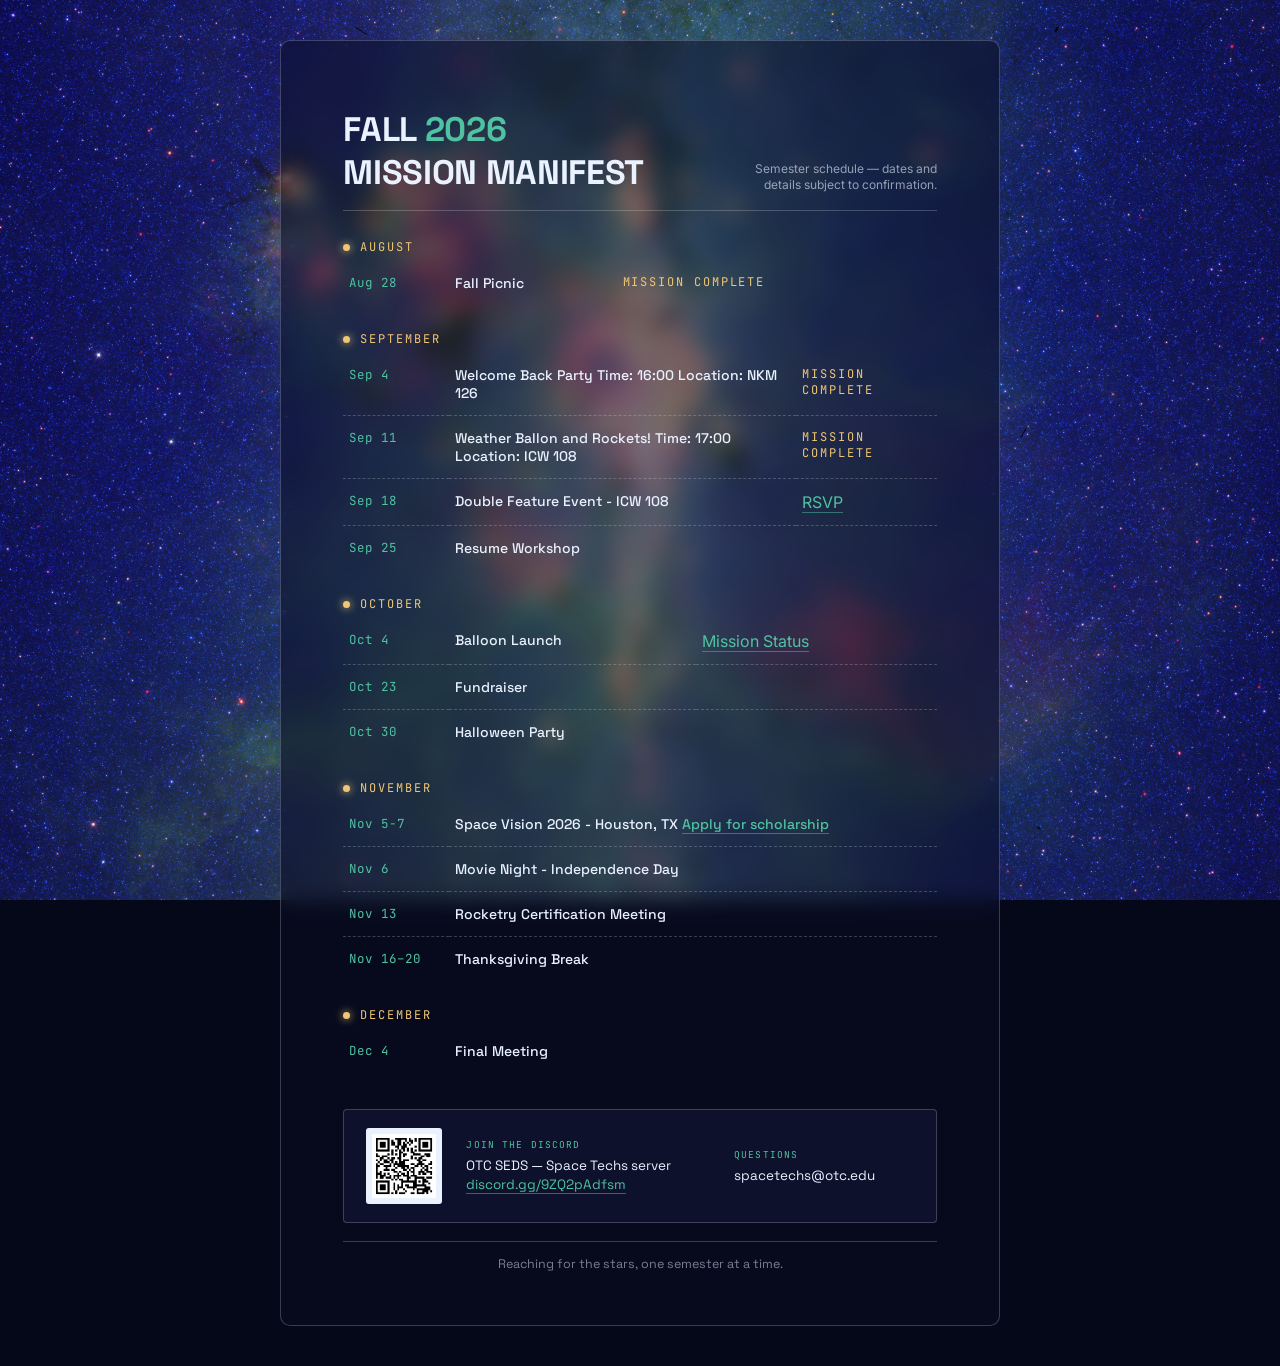
==== index.html @ 19187c75 "Add event location" ====
<!DOCTYPE html>
<html lang="en">
<head>
<meta charset="UTF-8">
<meta name="viewport" content="width=device-width, initial-scale=1">
<title>Space Techs — Fall 2026 Schedule</title>
<link rel="preconnect" href="https://fonts.googleapis.com">
<link href="https://fonts.googleapis.com/css2?family=Space+Grotesk:wght@400;500;600;700&family=Inter:wght@400;500;600&family=JetBrains+Mono:wght@400;500;600&display=swap" rel="stylesheet">
<style>
  :root{
    --navy-deep:   #12183a;
    --teal:        #4FC3A1;
    --gold:        #F0C674;
    --starlight:   #EAF2FF;
    --glass:       rgba(20, 27, 58, 0.5);
    --hair:        rgba(234, 242, 255, 0.22);
  }

  * { margin:0; padding:0; box-sizing:border-box; }

  html, body{
    min-height:100%;
  }

  body{
    font-family:'Inter', sans-serif;
    color:var(--starlight);
    background:#050818;
    display:flex;
    justify-content:center;
    padding:40px 18px;
  }

  /* ---------- nebula backdrop ---------- */
  .backdrop{
    position:fixed;
    inset:0;
    z-index:0;
    overflow:hidden;
    background:var(--navy-deep);
  }
  .backdrop img{
    position:absolute;
    top:50%; left:50%;
    height:100vw;
    width:auto;
    max-width:none;
    transform:translate(-50%, -50%) rotate(90deg);
  }

  .page{
    position:relative;
    z-index:10;
    width:100%;
    max-width:720px;
    background:rgba(10,14,36,0.55);
    backdrop-filter:blur(10px);
    border:1px solid var(--hair);
    border-radius:10px;
    padding:0.7in 0.65in 0.55in;
  }

  header{
    display:flex;
    justify-content:space-between;
    align-items:flex-end;
    flex-wrap:wrap;
    gap:12px;
    border-bottom:1px solid var(--hair);
    padding-bottom:16px; margin-bottom:22px;
  }

  h2{
    font-family:'Space Grotesk', sans-serif;
    font-weight:700;
    font-size:34px;
    letter-spacing:-0.01em;
  }
  h2 .accent{ color:var(--teal); }

  .manifest-note{
    font-size:12px;
    color:rgba(234,242,255,0.6);
    max-width:2.3in;
    text-align:right;
    line-height:1.4;
  }

  .manifest{
    display:flex;
    flex-direction:column;
    gap:26px;
    padding:6px 0 10px;
  }

  .month-label{
    display:flex;
    align-items:center;
    gap:10px;
    margin-bottom:6px;
  }
  .month-label .dot{
    width:7px; height:7px; border-radius:50%;
    background:var(--gold);
    box-shadow:0 0 8px var(--gold);
  }
  .name{
    font-family:'JetBrains Mono', monospace;
    font-size:12px;
    letter-spacing:0.16em;
    text-transform:uppercase;
    color:var(--gold);
  }

  table.rows{
    width:100%;
    border-collapse:collapse;
  }
  table.rows tr{
    border-bottom:1px dashed var(--hair);
  }
  table.rows tr:last-child{ border-bottom:none; }

  table.rows td{
    padding:13px 6px;
    vertical-align:top;
  }

  td.date{
    width:1.1in;
    font-family:'JetBrains Mono', monospace;
    font-size:12.5px;
    color:var(--teal);
    white-space:nowrap;
  }
  td.event{
    font-family:'Space Grotesk', sans-serif;
    font-weight:500;
    font-size:14px;
    color:var(--starlight);
  }

  .standing-info{
    display:flex;
    align-items:center;
    gap:24px;
    flex-wrap:wrap;
    margin-top:26px;
    padding:18px 22px;
    background:var(--glass);
    border:1px solid var(--hair);
    border-radius:4px;
  }
  .standing-info .qr-col{
    flex:0 0 auto;
    background:var(--starlight);
    padding:6px;
    border-radius:3px;
    line-height:0;
  }
  .standing-info .qr-col img{
    width:64px; height:64px; display:block;
  }
  .standing-info .standing-col{ flex:1 1 auto; }
  .standing-info .label{
    font-family:'JetBrains Mono', monospace;
    font-size:9.5px;
    letter-spacing:0.12em;
    text-transform:uppercase;
    color:var(--teal);
    margin-bottom:6px;
  }
  .standing-info .value{
    font-family:'Space Grotesk', sans-serif;
    font-size:13.5px;
    color:var(--starlight);
    line-height:1.35;
  }
  a{
    color:var(--teal);
    text-decoration:none;
    border-bottom:1px solid rgba(79,195,161,0.5);
  }
  a:hover{
    border-bottom-color:var(--teal);
  }

  footer{
    margin-top:18px;
    padding-top:14px;
    border-top:1px solid var(--hair);
    display:flex;
    justify-content:center;
    align-items:center;
    text-align:center;
  }
  footer .tagline{
    font-family:'Space Grotesk', sans-serif;
    font-size:12.5px;
    color:rgba(234,242,255,0.5);
  }

  @media (max-width:520px){
    .page{ padding:0.5in 0.4in 0.4in; }
    h2{ font-size:26px; }
    header{ flex-direction:column; align-items:flex-start; }
    .manifest-note{ text-align:left; max-width:none; }
  }
</style>
</head>
<body>

<div class="backdrop"><img src="galactic-center.jpg" alt=""></div>

<div class="page">
  <header>
    <h2>FALL <span class="accent">2026</span><br>MISSION MANIFEST</h2>
    <div class="manifest-note">Semester schedule &mdash; dates and details subject to confirmation.</div>
  </header>

  <div class="manifest">

    <div class="month-block">
      <div class="month-label"><span class="dot"></span><span class="name">August</span></div>
      <table class="rows">
        <tr><td class="date">Aug 28</td><td class="event">Fall Picnic</td><td class="name">mission complete</td></tr>
      </table>
    </div>

    <div class="month-block">
      <div class="month-label"><span class="dot"></span><span class="name">September</span></div>
      <table class="rows">
        <tr><td class="date">Sep 4</td><td class="event">Welcome Back Party Time: 16:00 Location: NKM 126</td><td class="name">mission complete</td></tr>
        <tr><td class="date">Sep 11</td><td class="event">Weather Ballon and Rockets! Time: 17:00 Location: ICW 108</td><td class="name">mission complete</td></tr>
        <tr><td class="date">Sep 18</td><td class="event">Double Feature Event - ICW 108</td><td><a href="https://forms.cloud.microsoft/r/4NtDvCJEhp">RSVP</a></td></tr>
        <tr><td class="date">Sep 25</td><td class="event">Resume Workshop</td></tr>
      </table>
    </div>

    <div class="month-block">
      <div class="month-label"><span class="dot"></span><span class="name">October</span></div>
      <table class="rows">
        <tr><td class="date">Oct 4</td><td class="event">Balloon Launch</td><td><a href="weather_balloon.html">Mission Status</a></td></tr>
        <tr><td class="date">Oct 23</td><td class="event">Fundraiser</td></tr>
        <tr><td class="date">Oct 30</td><td class="event">Halloween Party</td></tr>
      </table>
    </div>

    <div class="month-block">
      <div class="month-label"><span class="dot"></span><span class="name">November</span></div>
      <table class="rows">
        <tr><td class="date">Nov 5-7</td><td class="event">Space Vision 2026 - Houston, TX <a href="https://sedsusa.typeform.com/to/e5uUiktS" target="_blank">Apply for scholarship</a></td></tr>
        <tr><td class="date">Nov 6</td><td class="event">Movie Night - Independence Day</td></tr>
        <tr><td class="date">Nov 13</td><td class="event">Rocketry Certification Meeting</td></tr>
        <tr><td class="date">Nov 16&ndash;20</td><td class="event">Thanksgiving Break</td></tr>
      </table>
    </div>

    <div class="month-block">
      <div class="month-label"><span class="dot"></span><span class="name">December</span></div>
      <table class="rows">
        <tr><td class="date">Dec 4</td><td class="event">Final Meeting</td></tr>
      </table>
    </div>

  </div>

  <div class="standing-info">
    <div class="qr-col">
      <img src="qr-code.png" alt="QR code linking to the Space Techs Discord server">
    </div>
    <div class="standing-col">
      <div class="label">Join the Discord</div>
      <div class="value">OTC SEDS &mdash; Space Techs server<br><a href="https://discord.gg/9ZQ2pAdfsm" target="_blank">discord.gg/9ZQ2pAdfsm</a></div>
    </div>
    <div class="standing-col">
      <div class="label">Questions</div>
      <div class="value">spacetechs@otc.edu</div>
    </div>
  </div>

  <footer>
    <div class="tagline">Reaching for the stars, one semester at a time.</div>
  </footer>
</div>

</body>
</html>
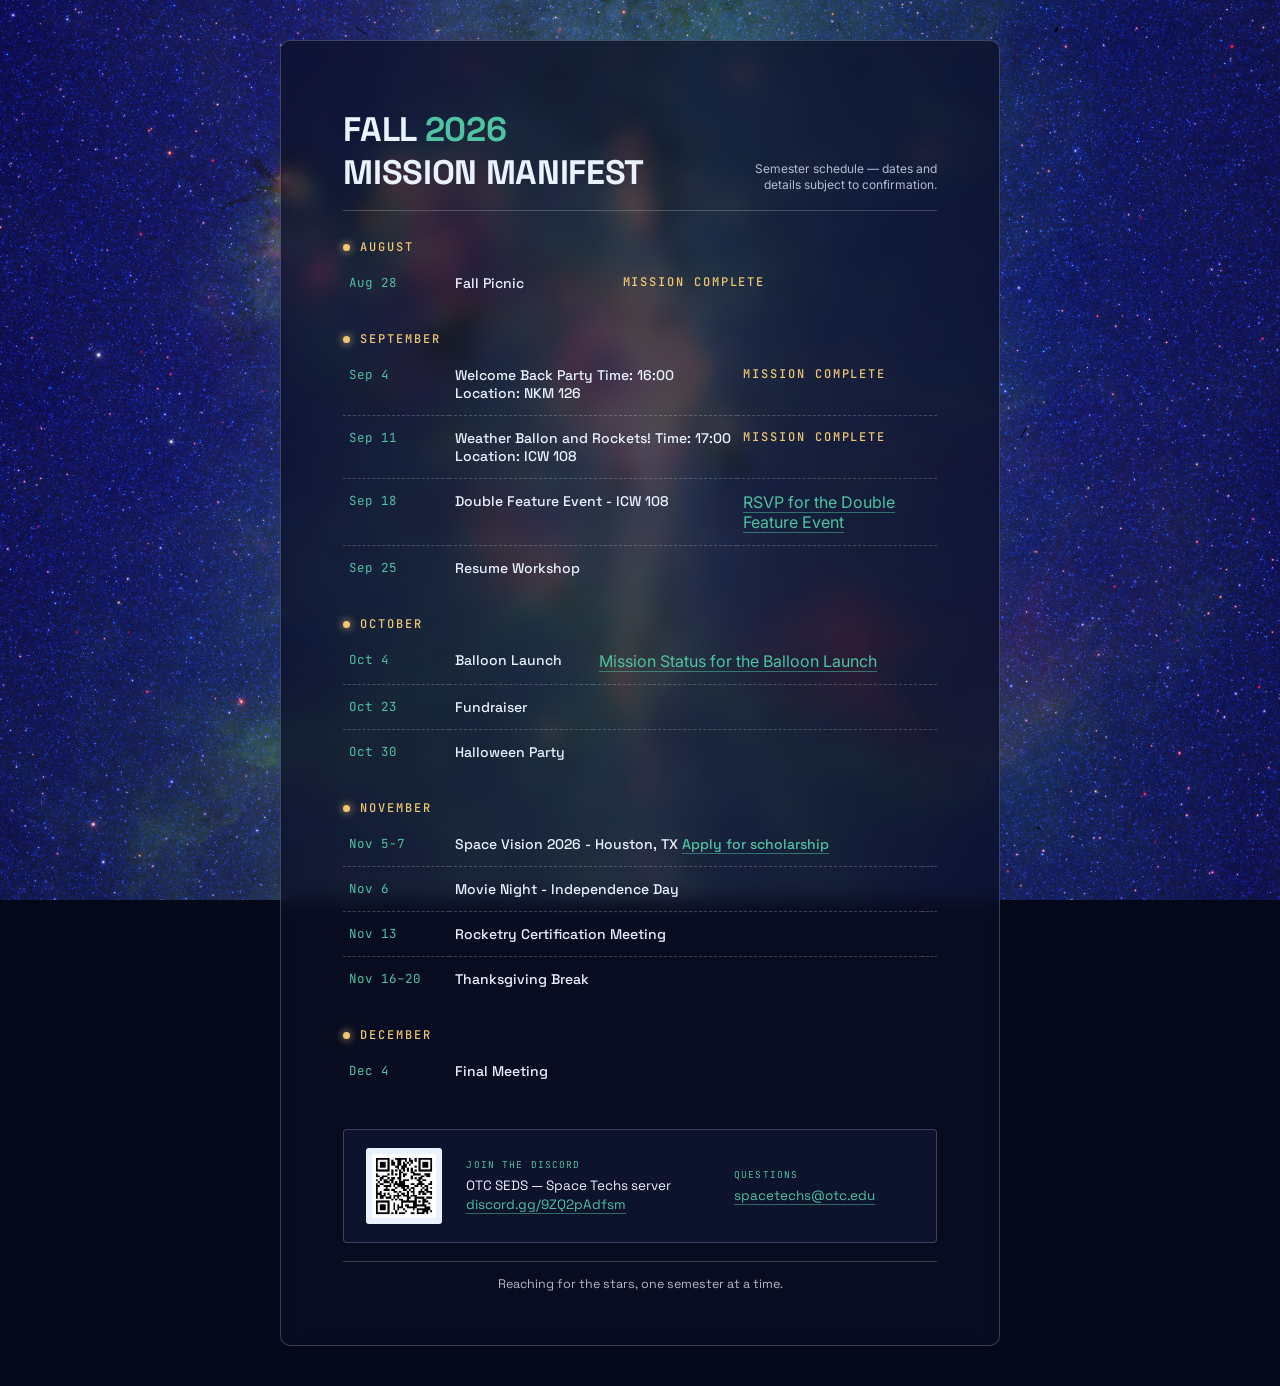
==== commit f2df07cd: "Made page more accessible" ====
--- a/index.html
+++ b/index.html
@@ -18,6 +18,46 @@
 
   * { margin:0; padding:0; box-sizing:border-box; }
 
+  .sr-only{
+    position:absolute;
+    width:1px; height:1px;
+    padding:0; margin:-1px;
+    overflow:hidden;
+    clip:rect(0,0,0,0);
+    white-space:nowrap;
+    border:0;
+  }
+
+  a:focus-visible,
+  button:focus-visible{
+    outline:2px solid var(--gold);
+    outline-offset:2px;
+    border-radius:2px;
+  }
+
+  @media (prefers-contrast: more){
+    :root{
+      --hair: rgba(234, 242, 255, 0.6);
+    }
+    .page{
+      background:#0a0e24;
+      backdrop-filter:none;
+    }
+    .manifest-note, footer .tagline{
+      color:var(--starlight);
+    }
+    a{
+      text-decoration:underline;
+    }
+  }
+
+  @media (prefers-reduced-transparency: reduce){
+    .page{
+      background:#0a0e24;
+      backdrop-filter:none;
+    }
+  }
+
   html, body{
     min-height:100%;
   }
@@ -53,7 +93,7 @@
     z-index:10;
     width:100%;
     max-width:720px;
-    background:rgba(10,14,36,0.55);
+    background:rgba(10,14,36,0.72);
     backdrop-filter:blur(10px);
     border:1px solid var(--hair);
     border-radius:10px;
@@ -70,17 +110,17 @@
     padding-bottom:16px; margin-bottom:22px;
   }
 
-  h2{
+  h1{
     font-family:'Space Grotesk', sans-serif;
     font-weight:700;
     font-size:34px;
     letter-spacing:-0.01em;
   }
-  h2 .accent{ color:var(--teal); }
+  h1 .accent{ color:var(--teal); }
 
   .manifest-note{
     font-size:12px;
-    color:rgba(234,242,255,0.6);
+    color:rgba(234,242,255,0.75);
     max-width:2.3in;
     text-align:right;
     line-height:1.4;
@@ -106,6 +146,7 @@
   }
   .name{
     font-family:'JetBrains Mono', monospace;
+    font-weight:500;
     font-size:12px;
     letter-spacing:0.16em;
     text-transform:uppercase;
@@ -197,12 +238,12 @@
   footer .tagline{
     font-family:'Space Grotesk', sans-serif;
     font-size:12.5px;
-    color:rgba(234,242,255,0.5);
+    color:rgba(234,242,255,0.75);
   }
 
   @media (max-width:520px){
     .page{ padding:0.5in 0.4in 0.4in; }
-    h2{ font-size:26px; }
+    h1{ font-size:26px; }
     header{ flex-direction:column; align-items:flex-start; }
     .manifest-note{ text-align:left; max-width:none; }
   }
@@ -210,56 +251,107 @@
 </head>
 <body>
 
-<div class="backdrop"><img src="galactic-center.jpg" alt=""></div>
+<div class="backdrop" aria-hidden="true"><img src="galactic-center.jpg" alt=""></div>
 
 <div class="page">
   <header>
-    <h2>FALL <span class="accent">2026</span><br>MISSION MANIFEST</h2>
+    <h1>FALL <span class="accent">2026</span><br>MISSION MANIFEST</h1>
     <div class="manifest-note">Semester schedule &mdash; dates and details subject to confirmation.</div>
   </header>
 
+  <main>
   <div class="manifest">
 
     <div class="month-block">
-      <div class="month-label"><span class="dot"></span><span class="name">August</span></div>
-      <table class="rows">
-        <tr><td class="date">Aug 28</td><td class="event">Fall Picnic</td><td class="name">mission complete</td></tr>
-      </table>
-    </div>
-
-    <div class="month-block">
-      <div class="month-label"><span class="dot"></span><span class="name">September</span></div>
-      <table class="rows">
-        <tr><td class="date">Sep 4</td><td class="event">Welcome Back Party Time: 16:00 Location: NKM 126</td><td class="name">mission complete</td></tr>
-        <tr><td class="date">Sep 11</td><td class="event">Weather Ballon and Rockets! Time: 17:00 Location: ICW 108</td><td class="name">mission complete</td></tr>
-        <tr><td class="date">Sep 18</td><td class="event">Double Feature Event - ICW 108</td><td><a href="https://forms.cloud.microsoft/r/4NtDvCJEhp">RSVP</a></td></tr>
-        <tr><td class="date">Sep 25</td><td class="event">Resume Workshop</td></tr>
-      </table>
-    </div>
-
-    <div class="month-block">
-      <div class="month-label"><span class="dot"></span><span class="name">October</span></div>
-      <table class="rows">
-        <tr><td class="date">Oct 4</td><td class="event">Balloon Launch</td><td><a href="weather_balloon.html">Mission Status</a></td></tr>
-        <tr><td class="date">Oct 23</td><td class="event">Fundraiser</td></tr>
-        <tr><td class="date">Oct 30</td><td class="event">Halloween Party</td></tr>
-      </table>
-    </div>
-
-    <div class="month-block">
-      <div class="month-label"><span class="dot"></span><span class="name">November</span></div>
-      <table class="rows">
-        <tr><td class="date">Nov 5-7</td><td class="event">Space Vision 2026 - Houston, TX <a href="https://sedsusa.typeform.com/to/e5uUiktS" target="_blank">Apply for scholarship</a></td></tr>
-        <tr><td class="date">Nov 6</td><td class="event">Movie Night - Independence Day</td></tr>
-        <tr><td class="date">Nov 13</td><td class="event">Rocketry Certification Meeting</td></tr>
-        <tr><td class="date">Nov 16&ndash;20</td><td class="event">Thanksgiving Break</td></tr>
-      </table>
-    </div>
-
-    <div class="month-block">
-      <div class="month-label"><span class="dot"></span><span class="name">December</span></div>
-      <table class="rows">
-        <tr><td class="date">Dec 4</td><td class="event">Final Meeting</td></tr>
+      <div class="month-label"><span class="dot" aria-hidden="true"></span><h2 class="name">August</h2></div>
+      <table class="rows">
+        <caption class="sr-only">August schedule</caption>
+        <thead>
+          <tr>
+            <th scope="col" class="sr-only">Date</th>
+            <th scope="col" class="sr-only">Event</th>
+            <th scope="col" class="sr-only">Status or link</th>
+          </tr>
+        </thead>
+        <tbody>
+          <tr><td class="date">Aug 28</td><td class="event">Fall Picnic</td><td class="name">mission complete</td></tr>
+        </tbody>
+      </table>
+    </div>
+
+    <div class="month-block">
+      <div class="month-label"><span class="dot" aria-hidden="true"></span><h2 class="name">September</h2></div>
+      <table class="rows">
+        <caption class="sr-only">September schedule</caption>
+        <thead>
+          <tr>
+            <th scope="col" class="sr-only">Date</th>
+            <th scope="col" class="sr-only">Event</th>
+            <th scope="col" class="sr-only">Status or link</th>
+          </tr>
+        </thead>
+        <tbody>
+          <tr><td class="date">Sep 4</td><td class="event">Welcome Back Party Time: 16:00 Location: NKM 126</td><td class="name">mission complete</td></tr>
+          <tr><td class="date">Sep 11</td><td class="event">Weather Ballon and Rockets! Time: 17:00 Location: ICW 108</td><td class="name">mission complete</td></tr>
+          <tr><td class="date">Sep 18</td><td class="event">Double Feature Event - ICW 108</td><td><a href="https://forms.cloud.microsoft/r/4NtDvCJEhp">RSVP for the Double Feature Event</a></td></tr>
+          <tr><td class="date">Sep 25</td><td class="event">Resume Workshop</td><td></td></tr>
+        </tbody>
+      </table>
+    </div>
+
+    <div class="month-block">
+      <div class="month-label"><span class="dot" aria-hidden="true"></span><h2 class="name">October</h2></div>
+      <table class="rows">
+        <caption class="sr-only">October schedule</caption>
+        <thead>
+          <tr>
+            <th scope="col" class="sr-only">Date</th>
+            <th scope="col" class="sr-only">Event</th>
+            <th scope="col" class="sr-only">Status or link</th>
+          </tr>
+        </thead>
+        <tbody>
+          <tr><td class="date">Oct 4</td><td class="event">Balloon Launch</td><td><a href="weather_balloon.html">Mission Status for the Balloon Launch</a></td></tr>
+          <tr><td class="date">Oct 23</td><td class="event">Fundraiser</td><td></td></tr>
+          <tr><td class="date">Oct 30</td><td class="event">Halloween Party</td><td></td></tr>
+        </tbody>
+      </table>
+    </div>
+
+    <div class="month-block">
+      <div class="month-label"><span class="dot" aria-hidden="true"></span><h2 class="name">November</h2></div>
+      <table class="rows">
+        <caption class="sr-only">November schedule</caption>
+        <thead>
+          <tr>
+            <th scope="col" class="sr-only">Date</th>
+            <th scope="col" class="sr-only">Event</th>
+            <th scope="col" class="sr-only">Status or link</th>
+          </tr>
+        </thead>
+        <tbody>
+          <tr><td class="date">Nov 5-7</td><td class="event">Space Vision 2026 - Houston, TX <a href="https://sedsusa.typeform.com/to/e5uUiktS" target="_blank" rel="noopener noreferrer">Apply for scholarship<span class="sr-only"> (opens in new tab)</span></a></td><td></td></tr>
+          <tr><td class="date">Nov 6</td><td class="event">Movie Night - Independence Day</td><td></td></tr>
+          <tr><td class="date">Nov 13</td><td class="event">Rocketry Certification Meeting</td><td></td></tr>
+          <tr><td class="date">Nov 16&ndash;20</td><td class="event">Thanksgiving Break</td><td></td></tr>
+        </tbody>
+      </table>
+    </div>
+
+    <div class="month-block">
+      <div class="month-label"><span class="dot" aria-hidden="true"></span><h2 class="name">December</h2></div>
+      <table class="rows">
+        <caption class="sr-only">December schedule</caption>
+        <thead>
+          <tr>
+            <th scope="col" class="sr-only">Date</th>
+            <th scope="col" class="sr-only">Event</th>
+            <th scope="col" class="sr-only">Status or link</th>
+          </tr>
+        </thead>
+        <tbody>
+          <tr><td class="date">Dec 4</td><td class="event">Final Meeting</td><td></td></tr>
+        </tbody>
       </table>
     </div>
 
@@ -270,14 +362,15 @@
       <img src="qr-code.png" alt="QR code linking to the Space Techs Discord server">
     </div>
     <div class="standing-col">
-      <div class="label">Join the Discord</div>
-      <div class="value">OTC SEDS &mdash; Space Techs server<br><a href="https://discord.gg/9ZQ2pAdfsm" target="_blank">discord.gg/9ZQ2pAdfsm</a></div>
+      <div class="label" id="discord-label">Join the Discord</div>
+      <div class="value">OTC SEDS &mdash; Space Techs server<br><a href="https://discord.gg/9ZQ2pAdfsm" target="_blank" rel="noopener noreferrer" aria-describedby="discord-label">discord.gg/9ZQ2pAdfsm<span class="sr-only"> (opens in new tab)</span></a></div>
     </div>
     <div class="standing-col">
-      <div class="label">Questions</div>
-      <div class="value">spacetechs@otc.edu</div>
+      <div class="label" id="questions-label">Questions</div>
+      <div class="value"><a href="mailto:spacetechs@otc.edu" aria-describedby="questions-label">spacetechs@otc.edu</a></div>
     </div>
   </div>
+  </main>
 
   <footer>
     <div class="tagline">Reaching for the stars, one semester at a time.</div>
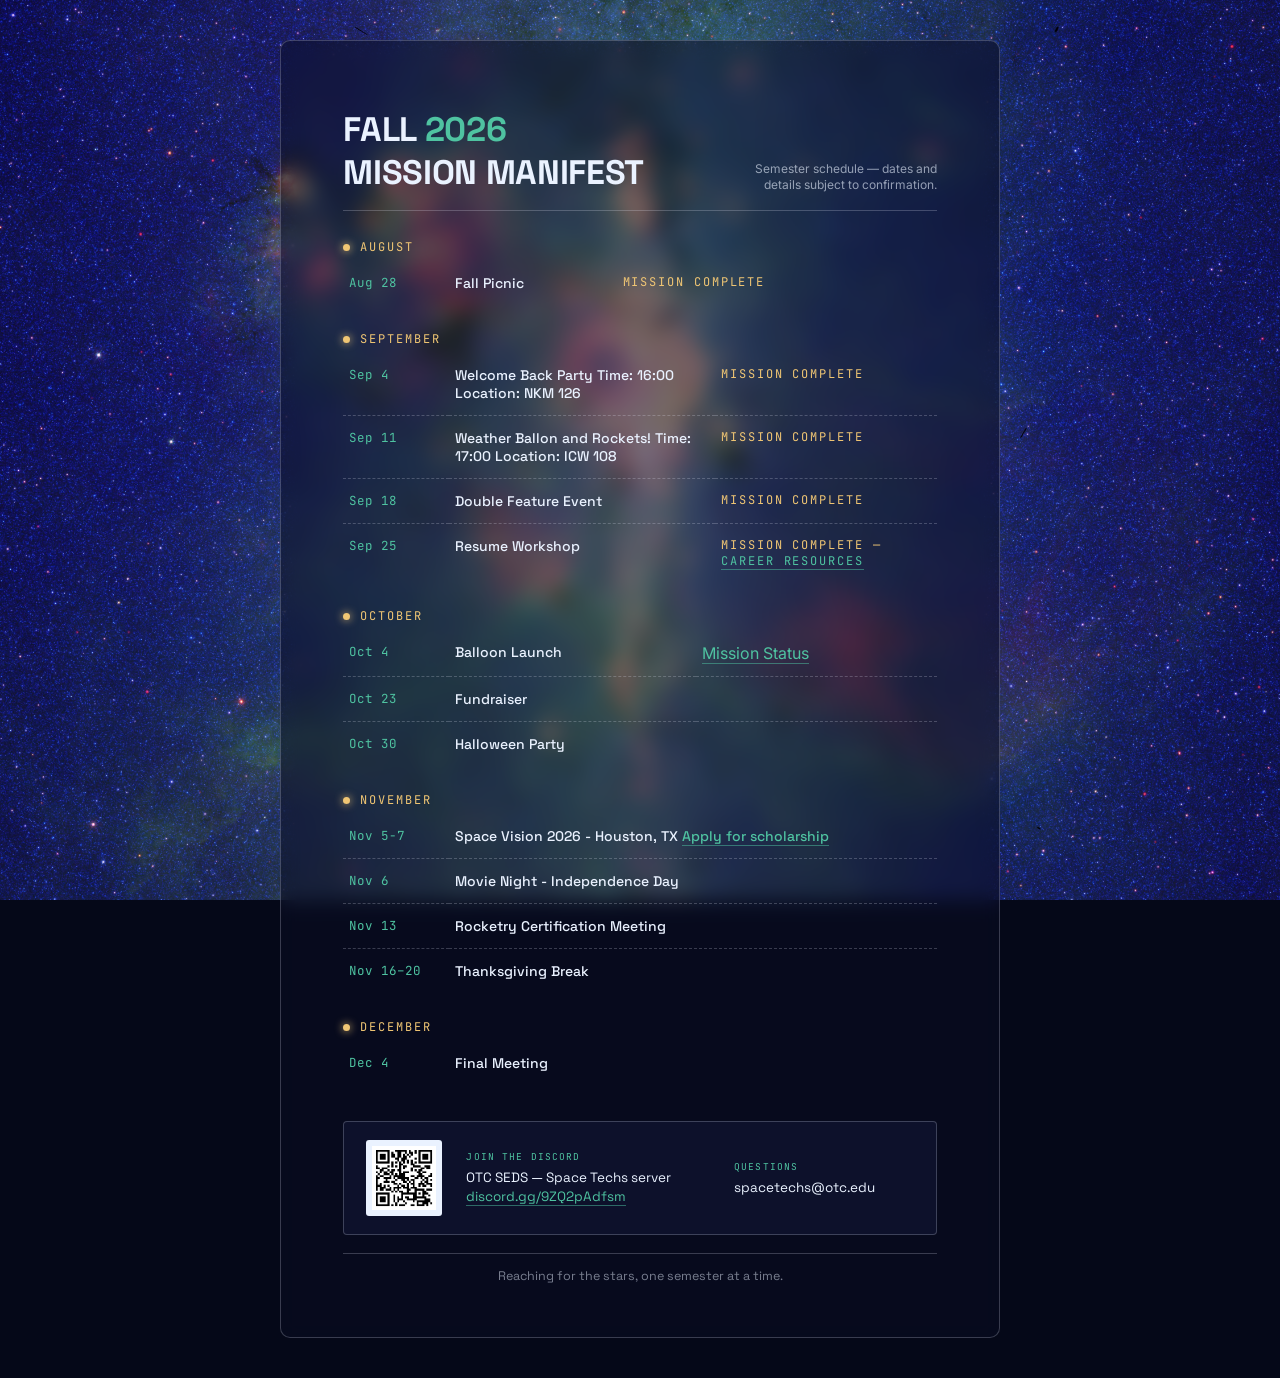
==== commit c6320987: "update schedule, add career center resources, update weather balloon parts list" ====
--- a/index.html
+++ b/index.html
@@ -18,46 +18,6 @@
 
   * { margin:0; padding:0; box-sizing:border-box; }
 
-  .sr-only{
-    position:absolute;
-    width:1px; height:1px;
-    padding:0; margin:-1px;
-    overflow:hidden;
-    clip:rect(0,0,0,0);
-    white-space:nowrap;
-    border:0;
-  }
-
-  a:focus-visible,
-  button:focus-visible{
-    outline:2px solid var(--gold);
-    outline-offset:2px;
-    border-radius:2px;
-  }
-
-  @media (prefers-contrast: more){
-    :root{
-      --hair: rgba(234, 242, 255, 0.6);
-    }
-    .page{
-      background:#0a0e24;
-      backdrop-filter:none;
-    }
-    .manifest-note, footer .tagline{
-      color:var(--starlight);
-    }
-    a{
-      text-decoration:underline;
-    }
-  }
-
-  @media (prefers-reduced-transparency: reduce){
-    .page{
-      background:#0a0e24;
-      backdrop-filter:none;
-    }
-  }
-
   html, body{
     min-height:100%;
   }
@@ -93,7 +53,7 @@
     z-index:10;
     width:100%;
     max-width:720px;
-    background:rgba(10,14,36,0.72);
+    background:rgba(10,14,36,0.55);
     backdrop-filter:blur(10px);
     border:1px solid var(--hair);
     border-radius:10px;
@@ -110,17 +70,17 @@
     padding-bottom:16px; margin-bottom:22px;
   }
 
-  h1{
+  h2{
     font-family:'Space Grotesk', sans-serif;
     font-weight:700;
     font-size:34px;
     letter-spacing:-0.01em;
   }
-  h1 .accent{ color:var(--teal); }
+  h2 .accent{ color:var(--teal); }
 
   .manifest-note{
     font-size:12px;
-    color:rgba(234,242,255,0.75);
+    color:rgba(234,242,255,0.6);
     max-width:2.3in;
     text-align:right;
     line-height:1.4;
@@ -146,7 +106,6 @@
   }
   .name{
     font-family:'JetBrains Mono', monospace;
-    font-weight:500;
     font-size:12px;
     letter-spacing:0.16em;
     text-transform:uppercase;
@@ -238,12 +197,12 @@
   footer .tagline{
     font-family:'Space Grotesk', sans-serif;
     font-size:12.5px;
-    color:rgba(234,242,255,0.75);
+    color:rgba(234,242,255,0.5);
   }
 
   @media (max-width:520px){
     .page{ padding:0.5in 0.4in 0.4in; }
-    h1{ font-size:26px; }
+    h2{ font-size:26px; }
     header{ flex-direction:column; align-items:flex-start; }
     .manifest-note{ text-align:left; max-width:none; }
   }
@@ -251,107 +210,56 @@
 </head>
 <body>
 
-<div class="backdrop" aria-hidden="true"><img src="galactic-center.jpg" alt=""></div>
+<div class="backdrop"><img src="galactic-center.jpg" alt=""></div>
 
 <div class="page">
   <header>
-    <h1>FALL <span class="accent">2026</span><br>MISSION MANIFEST</h1>
+    <h2>FALL <span class="accent">2026</span><br>MISSION MANIFEST</h2>
     <div class="manifest-note">Semester schedule &mdash; dates and details subject to confirmation.</div>
   </header>
 
-  <main>
   <div class="manifest">
 
     <div class="month-block">
-      <div class="month-label"><span class="dot" aria-hidden="true"></span><h2 class="name">August</h2></div>
-      <table class="rows">
-        <caption class="sr-only">August schedule</caption>
-        <thead>
-          <tr>
-            <th scope="col" class="sr-only">Date</th>
-            <th scope="col" class="sr-only">Event</th>
-            <th scope="col" class="sr-only">Status or link</th>
-          </tr>
-        </thead>
-        <tbody>
-          <tr><td class="date">Aug 28</td><td class="event">Fall Picnic</td><td class="name">mission complete</td></tr>
-        </tbody>
-      </table>
-    </div>
-
-    <div class="month-block">
-      <div class="month-label"><span class="dot" aria-hidden="true"></span><h2 class="name">September</h2></div>
-      <table class="rows">
-        <caption class="sr-only">September schedule</caption>
-        <thead>
-          <tr>
-            <th scope="col" class="sr-only">Date</th>
-            <th scope="col" class="sr-only">Event</th>
-            <th scope="col" class="sr-only">Status or link</th>
-          </tr>
-        </thead>
-        <tbody>
-          <tr><td class="date">Sep 4</td><td class="event">Welcome Back Party Time: 16:00 Location: NKM 126</td><td class="name">mission complete</td></tr>
-          <tr><td class="date">Sep 11</td><td class="event">Weather Ballon and Rockets! Time: 17:00 Location: ICW 108</td><td class="name">mission complete</td></tr>
-          <tr><td class="date">Sep 18</td><td class="event">Double Feature Event - ICW 108</td><td><a href="https://forms.cloud.microsoft/r/4NtDvCJEhp">RSVP for the Double Feature Event</a></td></tr>
-          <tr><td class="date">Sep 25</td><td class="event">Resume Workshop</td><td></td></tr>
-        </tbody>
-      </table>
-    </div>
-
-    <div class="month-block">
-      <div class="month-label"><span class="dot" aria-hidden="true"></span><h2 class="name">October</h2></div>
-      <table class="rows">
-        <caption class="sr-only">October schedule</caption>
-        <thead>
-          <tr>
-            <th scope="col" class="sr-only">Date</th>
-            <th scope="col" class="sr-only">Event</th>
-            <th scope="col" class="sr-only">Status or link</th>
-          </tr>
-        </thead>
-        <tbody>
-          <tr><td class="date">Oct 4</td><td class="event">Balloon Launch</td><td><a href="weather_balloon.html">Mission Status for the Balloon Launch</a></td></tr>
-          <tr><td class="date">Oct 23</td><td class="event">Fundraiser</td><td></td></tr>
-          <tr><td class="date">Oct 30</td><td class="event">Halloween Party</td><td></td></tr>
-        </tbody>
-      </table>
-    </div>
-
-    <div class="month-block">
-      <div class="month-label"><span class="dot" aria-hidden="true"></span><h2 class="name">November</h2></div>
-      <table class="rows">
-        <caption class="sr-only">November schedule</caption>
-        <thead>
-          <tr>
-            <th scope="col" class="sr-only">Date</th>
-            <th scope="col" class="sr-only">Event</th>
-            <th scope="col" class="sr-only">Status or link</th>
-          </tr>
-        </thead>
-        <tbody>
-          <tr><td class="date">Nov 5-7</td><td class="event">Space Vision 2026 - Houston, TX <a href="https://sedsusa.typeform.com/to/e5uUiktS" target="_blank" rel="noopener noreferrer">Apply for scholarship<span class="sr-only"> (opens in new tab)</span></a></td><td></td></tr>
-          <tr><td class="date">Nov 6</td><td class="event">Movie Night - Independence Day</td><td></td></tr>
-          <tr><td class="date">Nov 13</td><td class="event">Rocketry Certification Meeting</td><td></td></tr>
-          <tr><td class="date">Nov 16&ndash;20</td><td class="event">Thanksgiving Break</td><td></td></tr>
-        </tbody>
-      </table>
-    </div>
-
-    <div class="month-block">
-      <div class="month-label"><span class="dot" aria-hidden="true"></span><h2 class="name">December</h2></div>
-      <table class="rows">
-        <caption class="sr-only">December schedule</caption>
-        <thead>
-          <tr>
-            <th scope="col" class="sr-only">Date</th>
-            <th scope="col" class="sr-only">Event</th>
-            <th scope="col" class="sr-only">Status or link</th>
-          </tr>
-        </thead>
-        <tbody>
-          <tr><td class="date">Dec 4</td><td class="event">Final Meeting</td><td></td></tr>
-        </tbody>
+      <div class="month-label"><span class="dot"></span><span class="name">August</span></div>
+      <table class="rows">
+        <tr><td class="date">Aug 28</td><td class="event">Fall Picnic</td><td class="name">mission complete</td></tr>
+      </table>
+    </div>
+
+    <div class="month-block">
+      <div class="month-label"><span class="dot"></span><span class="name">September</span></div>
+      <table class="rows">
+        <tr><td class="date">Sep 4</td><td class="event">Welcome Back Party Time: 16:00 Location: NKM 126</td><td class="name">mission complete</td></tr>
+        <tr><td class="date">Sep 11</td><td class="event">Weather Ballon and Rockets! Time: 17:00 Location: ICW 108</td><td class="name">mission complete</td></tr>
+        <tr><td class="date">Sep 18</td><td class="event">Double Feature Event</td><td class="name">mission complete</td></tr>
+        <tr><td class="date">Sep 25</td><td class="event">Resume Workshop</td><td class="name">mission complete &mdash; <a href="career_resources.html">Career Resources</a></td></tr>
+      </table>
+    </div>
+
+    <div class="month-block">
+      <div class="month-label"><span class="dot"></span><span class="name">October</span></div>
+      <table class="rows">
+        <tr><td class="date">Oct 4</td><td class="event">Balloon Launch</td><td><a href="weather_balloon.html">Mission Status</a></td></tr>
+        <tr><td class="date">Oct 23</td><td class="event">Fundraiser</td></tr>
+        <tr><td class="date">Oct 30</td><td class="event">Halloween Party</td></tr>
+      </table>
+    </div>
+
+    <div class="month-block">
+      <div class="month-label"><span class="dot"></span><span class="name">November</span></div>
+      <table class="rows">
+        <tr><td class="date">Nov 5-7</td><td class="event">Space Vision 2026 - Houston, TX <a href="https://sedsusa.typeform.com/to/e5uUiktS" target="_blank">Apply for scholarship</a></td></tr>
+        <tr><td class="date">Nov 6</td><td class="event">Movie Night - Independence Day</td></tr>
+        <tr><td class="date">Nov 13</td><td class="event">Rocketry Certification Meeting</td></tr>
+        <tr><td class="date">Nov 16&ndash;20</td><td class="event">Thanksgiving Break</td></tr>
+      </table>
+    </div>
+
+    <div class="month-block">
+      <div class="month-label"><span class="dot"></span><span class="name">December</span></div>
+      <table class="rows">
+        <tr><td class="date">Dec 4</td><td class="event">Final Meeting</td></tr>
       </table>
     </div>
 
@@ -362,15 +270,14 @@
       <img src="qr-code.png" alt="QR code linking to the Space Techs Discord server">
     </div>
     <div class="standing-col">
-      <div class="label" id="discord-label">Join the Discord</div>
-      <div class="value">OTC SEDS &mdash; Space Techs server<br><a href="https://discord.gg/9ZQ2pAdfsm" target="_blank" rel="noopener noreferrer" aria-describedby="discord-label">discord.gg/9ZQ2pAdfsm<span class="sr-only"> (opens in new tab)</span></a></div>
+      <div class="label">Join the Discord</div>
+      <div class="value">OTC SEDS &mdash; Space Techs server<br><a href="https://discord.gg/9ZQ2pAdfsm" target="_blank">discord.gg/9ZQ2pAdfsm</a></div>
     </div>
     <div class="standing-col">
-      <div class="label" id="questions-label">Questions</div>
-      <div class="value"><a href="mailto:spacetechs@otc.edu" aria-describedby="questions-label">spacetechs@otc.edu</a></div>
+      <div class="label">Questions</div>
+      <div class="value">spacetechs@otc.edu</div>
     </div>
   </div>
-  </main>
 
   <footer>
     <div class="tagline">Reaching for the stars, one semester at a time.</div>
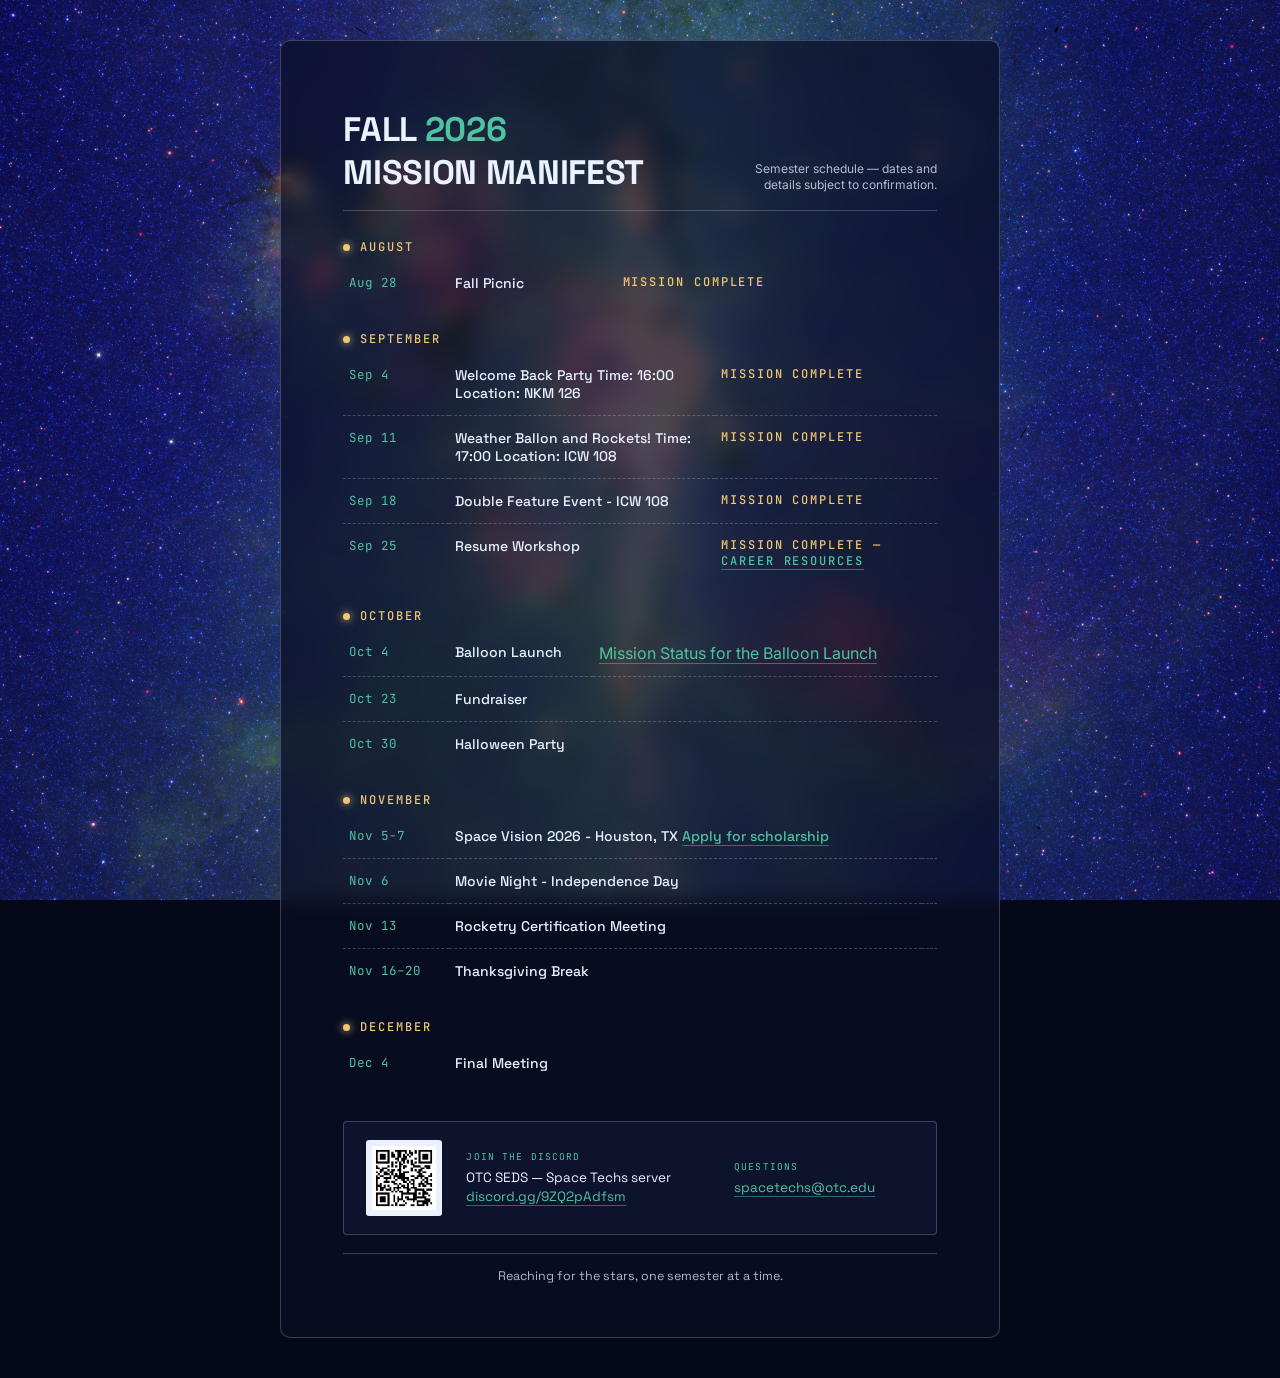
==== commit c185bce1: "Merge branch 'main' of https://github.com/OTC-SpaceTechs/Schedule_FA_26" ====
--- a/index.html
+++ b/index.html
@@ -18,6 +18,46 @@
 
   * { margin:0; padding:0; box-sizing:border-box; }
 
+  .sr-only{
+    position:absolute;
+    width:1px; height:1px;
+    padding:0; margin:-1px;
+    overflow:hidden;
+    clip:rect(0,0,0,0);
+    white-space:nowrap;
+    border:0;
+  }
+
+  a:focus-visible,
+  button:focus-visible{
+    outline:2px solid var(--gold);
+    outline-offset:2px;
+    border-radius:2px;
+  }
+
+  @media (prefers-contrast: more){
+    :root{
+      --hair: rgba(234, 242, 255, 0.6);
+    }
+    .page{
+      background:#0a0e24;
+      backdrop-filter:none;
+    }
+    .manifest-note, footer .tagline{
+      color:var(--starlight);
+    }
+    a{
+      text-decoration:underline;
+    }
+  }
+
+  @media (prefers-reduced-transparency: reduce){
+    .page{
+      background:#0a0e24;
+      backdrop-filter:none;
+    }
+  }
+
   html, body{
     min-height:100%;
   }
@@ -53,7 +93,7 @@
     z-index:10;
     width:100%;
     max-width:720px;
-    background:rgba(10,14,36,0.55);
+    background:rgba(10,14,36,0.72);
     backdrop-filter:blur(10px);
     border:1px solid var(--hair);
     border-radius:10px;
@@ -70,17 +110,17 @@
     padding-bottom:16px; margin-bottom:22px;
   }
 
-  h2{
+  h1{
     font-family:'Space Grotesk', sans-serif;
     font-weight:700;
     font-size:34px;
     letter-spacing:-0.01em;
   }
-  h2 .accent{ color:var(--teal); }
+  h1 .accent{ color:var(--teal); }
 
   .manifest-note{
     font-size:12px;
-    color:rgba(234,242,255,0.6);
+    color:rgba(234,242,255,0.75);
     max-width:2.3in;
     text-align:right;
     line-height:1.4;
@@ -106,6 +146,7 @@
   }
   .name{
     font-family:'JetBrains Mono', monospace;
+    font-weight:500;
     font-size:12px;
     letter-spacing:0.16em;
     text-transform:uppercase;
@@ -197,12 +238,12 @@
   footer .tagline{
     font-family:'Space Grotesk', sans-serif;
     font-size:12.5px;
-    color:rgba(234,242,255,0.5);
+    color:rgba(234,242,255,0.75);
   }
 
   @media (max-width:520px){
     .page{ padding:0.5in 0.4in 0.4in; }
-    h2{ font-size:26px; }
+    h1{ font-size:26px; }
     header{ flex-direction:column; align-items:flex-start; }
     .manifest-note{ text-align:left; max-width:none; }
   }
@@ -210,56 +251,107 @@
 </head>
 <body>
 
-<div class="backdrop"><img src="galactic-center.jpg" alt=""></div>
+<div class="backdrop" aria-hidden="true"><img src="galactic-center.jpg" alt=""></div>
 
 <div class="page">
   <header>
-    <h2>FALL <span class="accent">2026</span><br>MISSION MANIFEST</h2>
+    <h1>FALL <span class="accent">2026</span><br>MISSION MANIFEST</h1>
     <div class="manifest-note">Semester schedule &mdash; dates and details subject to confirmation.</div>
   </header>
 
+  <main>
   <div class="manifest">
 
     <div class="month-block">
-      <div class="month-label"><span class="dot"></span><span class="name">August</span></div>
-      <table class="rows">
-        <tr><td class="date">Aug 28</td><td class="event">Fall Picnic</td><td class="name">mission complete</td></tr>
-      </table>
-    </div>
-
-    <div class="month-block">
-      <div class="month-label"><span class="dot"></span><span class="name">September</span></div>
-      <table class="rows">
-        <tr><td class="date">Sep 4</td><td class="event">Welcome Back Party Time: 16:00 Location: NKM 126</td><td class="name">mission complete</td></tr>
-        <tr><td class="date">Sep 11</td><td class="event">Weather Ballon and Rockets! Time: 17:00 Location: ICW 108</td><td class="name">mission complete</td></tr>
-        <tr><td class="date">Sep 18</td><td class="event">Double Feature Event</td><td class="name">mission complete</td></tr>
-        <tr><td class="date">Sep 25</td><td class="event">Resume Workshop</td><td class="name">mission complete &mdash; <a href="career_resources.html">Career Resources</a></td></tr>
-      </table>
-    </div>
-
-    <div class="month-block">
-      <div class="month-label"><span class="dot"></span><span class="name">October</span></div>
-      <table class="rows">
-        <tr><td class="date">Oct 4</td><td class="event">Balloon Launch</td><td><a href="weather_balloon.html">Mission Status</a></td></tr>
-        <tr><td class="date">Oct 23</td><td class="event">Fundraiser</td></tr>
-        <tr><td class="date">Oct 30</td><td class="event">Halloween Party</td></tr>
-      </table>
-    </div>
-
-    <div class="month-block">
-      <div class="month-label"><span class="dot"></span><span class="name">November</span></div>
-      <table class="rows">
-        <tr><td class="date">Nov 5-7</td><td class="event">Space Vision 2026 - Houston, TX <a href="https://sedsusa.typeform.com/to/e5uUiktS" target="_blank">Apply for scholarship</a></td></tr>
-        <tr><td class="date">Nov 6</td><td class="event">Movie Night - Independence Day</td></tr>
-        <tr><td class="date">Nov 13</td><td class="event">Rocketry Certification Meeting</td></tr>
-        <tr><td class="date">Nov 16&ndash;20</td><td class="event">Thanksgiving Break</td></tr>
-      </table>
-    </div>
-
-    <div class="month-block">
-      <div class="month-label"><span class="dot"></span><span class="name">December</span></div>
-      <table class="rows">
-        <tr><td class="date">Dec 4</td><td class="event">Final Meeting</td></tr>
+      <div class="month-label"><span class="dot" aria-hidden="true"></span><h2 class="name">August</h2></div>
+      <table class="rows">
+        <caption class="sr-only">August schedule</caption>
+        <thead>
+          <tr>
+            <th scope="col" class="sr-only">Date</th>
+            <th scope="col" class="sr-only">Event</th>
+            <th scope="col" class="sr-only">Status or link</th>
+          </tr>
+        </thead>
+        <tbody>
+          <tr><td class="date">Aug 28</td><td class="event">Fall Picnic</td><td class="name">mission complete</td></tr>
+        </tbody>
+      </table>
+    </div>
+
+    <div class="month-block">
+      <div class="month-label"><span class="dot" aria-hidden="true"></span><h2 class="name">September</h2></div>
+      <table class="rows">
+        <caption class="sr-only">September schedule</caption>
+        <thead>
+          <tr>
+            <th scope="col" class="sr-only">Date</th>
+            <th scope="col" class="sr-only">Event</th>
+            <th scope="col" class="sr-only">Status or link</th>
+          </tr>
+        </thead>
+        <tbody>
+          <tr><td class="date">Sep 4</td><td class="event">Welcome Back Party Time: 16:00 Location: NKM 126</td><td class="name">mission complete</td></tr>
+          <tr><td class="date">Sep 11</td><td class="event">Weather Ballon and Rockets! Time: 17:00 Location: ICW 108</td><td class="name">mission complete</td></tr>
+          <tr><td class="date">Sep 18</td><td class="event">Double Feature Event - ICW 108</td><td class="name">mission complete</td></tr>
+          <tr><td class="date">Sep 25</td><td class="event">Resume Workshop</td><td class="name">mission complete &mdash; <a href="career_resources.html">Career Resources</a></td></tr>
+        </tbody>
+      </table>
+    </div>
+
+    <div class="month-block">
+      <div class="month-label"><span class="dot" aria-hidden="true"></span><h2 class="name">October</h2></div>
+      <table class="rows">
+        <caption class="sr-only">October schedule</caption>
+        <thead>
+          <tr>
+            <th scope="col" class="sr-only">Date</th>
+            <th scope="col" class="sr-only">Event</th>
+            <th scope="col" class="sr-only">Status or link</th>
+          </tr>
+        </thead>
+        <tbody>
+          <tr><td class="date">Oct 4</td><td class="event">Balloon Launch</td><td><a href="weather_balloon.html">Mission Status for the Balloon Launch</a></td></tr>
+          <tr><td class="date">Oct 23</td><td class="event">Fundraiser</td><td></td></tr>
+          <tr><td class="date">Oct 30</td><td class="event">Halloween Party</td><td></td></tr>
+        </tbody>
+      </table>
+    </div>
+
+    <div class="month-block">
+      <div class="month-label"><span class="dot" aria-hidden="true"></span><h2 class="name">November</h2></div>
+      <table class="rows">
+        <caption class="sr-only">November schedule</caption>
+        <thead>
+          <tr>
+            <th scope="col" class="sr-only">Date</th>
+            <th scope="col" class="sr-only">Event</th>
+            <th scope="col" class="sr-only">Status or link</th>
+          </tr>
+        </thead>
+        <tbody>
+          <tr><td class="date">Nov 5-7</td><td class="event">Space Vision 2026 - Houston, TX <a href="https://sedsusa.typeform.com/to/e5uUiktS" target="_blank" rel="noopener noreferrer">Apply for scholarship<span class="sr-only"> (opens in new tab)</span></a></td><td></td></tr>
+          <tr><td class="date">Nov 6</td><td class="event">Movie Night - Independence Day</td><td></td></tr>
+          <tr><td class="date">Nov 13</td><td class="event">Rocketry Certification Meeting</td><td></td></tr>
+          <tr><td class="date">Nov 16&ndash;20</td><td class="event">Thanksgiving Break</td><td></td></tr>
+        </tbody>
+      </table>
+    </div>
+
+    <div class="month-block">
+      <div class="month-label"><span class="dot" aria-hidden="true"></span><h2 class="name">December</h2></div>
+      <table class="rows">
+        <caption class="sr-only">December schedule</caption>
+        <thead>
+          <tr>
+            <th scope="col" class="sr-only">Date</th>
+            <th scope="col" class="sr-only">Event</th>
+            <th scope="col" class="sr-only">Status or link</th>
+          </tr>
+        </thead>
+        <tbody>
+          <tr><td class="date">Dec 4</td><td class="event">Final Meeting</td><td></td></tr>
+        </tbody>
       </table>
     </div>
 
@@ -270,14 +362,15 @@
       <img src="qr-code.png" alt="QR code linking to the Space Techs Discord server">
     </div>
     <div class="standing-col">
-      <div class="label">Join the Discord</div>
-      <div class="value">OTC SEDS &mdash; Space Techs server<br><a href="https://discord.gg/9ZQ2pAdfsm" target="_blank">discord.gg/9ZQ2pAdfsm</a></div>
+      <div class="label" id="discord-label">Join the Discord</div>
+      <div class="value">OTC SEDS &mdash; Space Techs server<br><a href="https://discord.gg/9ZQ2pAdfsm" target="_blank" rel="noopener noreferrer" aria-describedby="discord-label">discord.gg/9ZQ2pAdfsm<span class="sr-only"> (opens in new tab)</span></a></div>
     </div>
     <div class="standing-col">
-      <div class="label">Questions</div>
-      <div class="value">spacetechs@otc.edu</div>
+      <div class="label" id="questions-label">Questions</div>
+      <div class="value"><a href="mailto:spacetechs@otc.edu" aria-describedby="questions-label">spacetechs@otc.edu</a></div>
     </div>
   </div>
+  </main>
 
   <footer>
     <div class="tagline">Reaching for the stars, one semester at a time.</div>
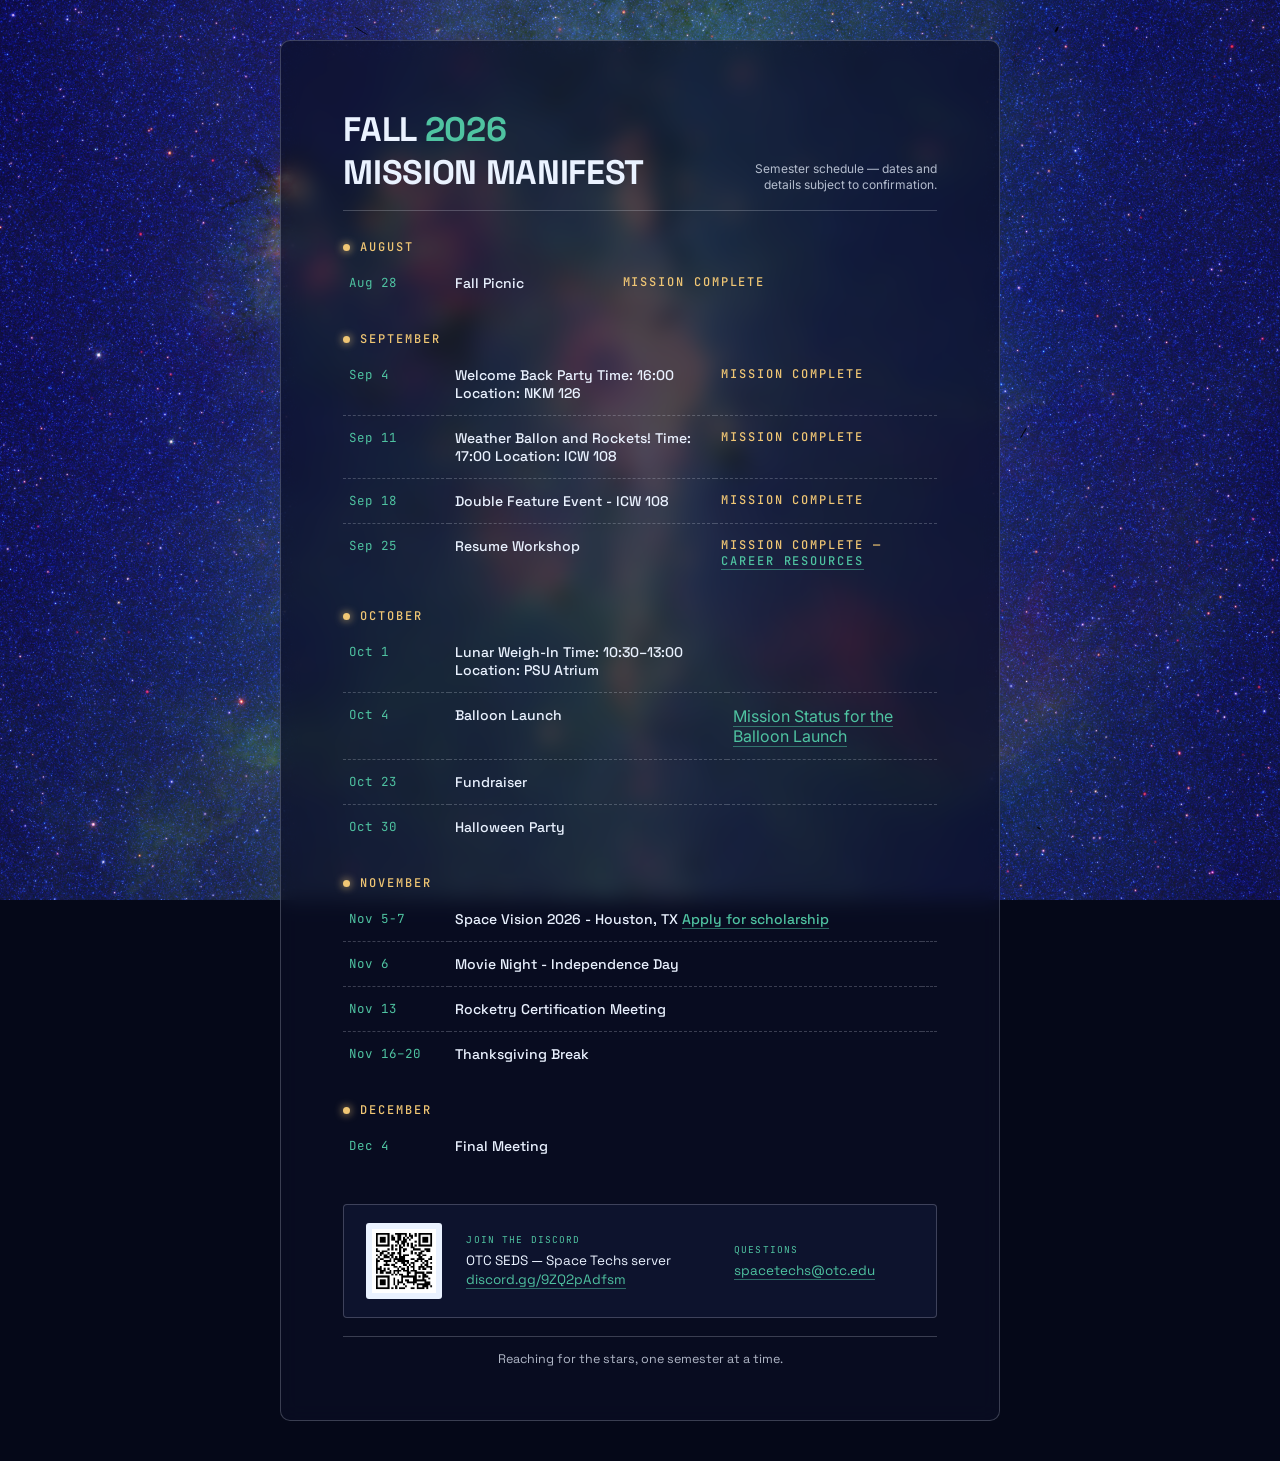
==== commit 759af39d: "Added Event" ====
--- a/index.html
+++ b/index.html
@@ -311,6 +311,7 @@
           </tr>
         </thead>
         <tbody>
+          <tr><td class="date">Oct 1</td><td class="event">Lunar Weigh-In Time: 10:30&ndash;13:00 Location: PSU Atrium</td><td></td></tr>
           <tr><td class="date">Oct 4</td><td class="event">Balloon Launch</td><td><a href="weather_balloon.html">Mission Status for the Balloon Launch</a></td></tr>
           <tr><td class="date">Oct 23</td><td class="event">Fundraiser</td><td></td></tr>
           <tr><td class="date">Oct 30</td><td class="event">Halloween Party</td><td></td></tr>
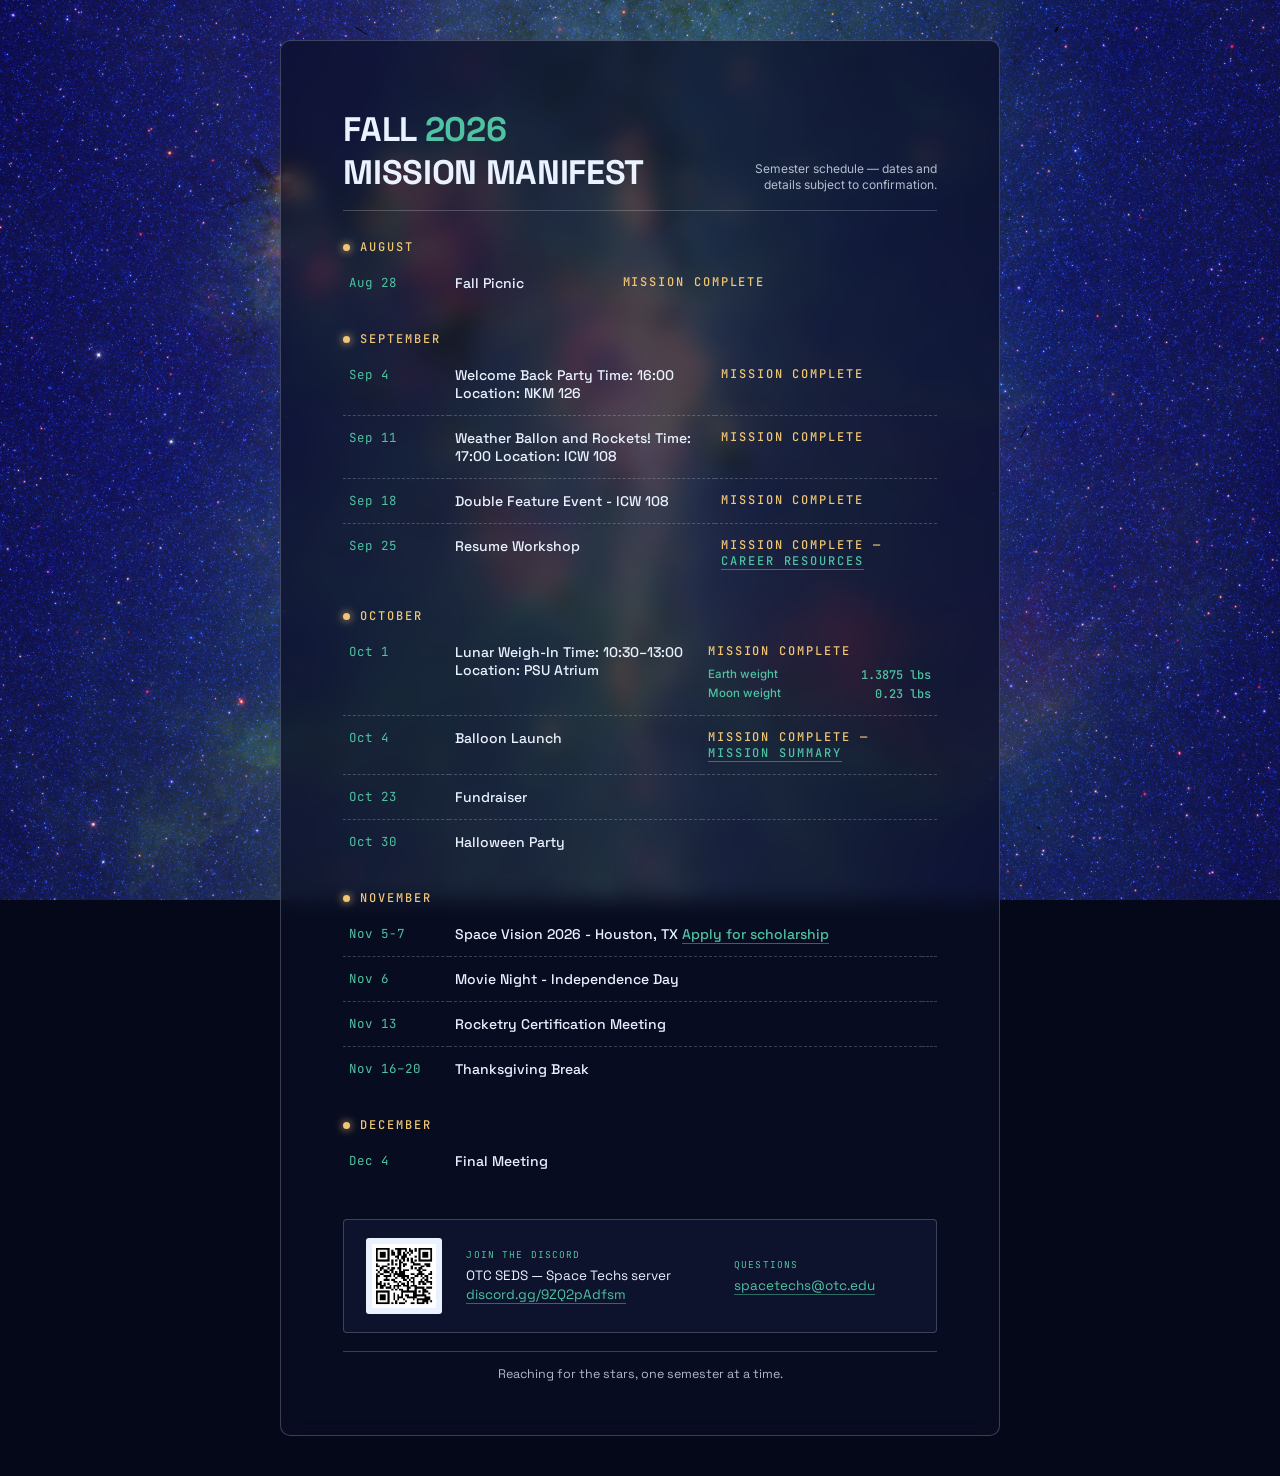
==== commit d6db0fc1: "Updated schedule" ====
--- a/index.html
+++ b/index.html
@@ -151,6 +151,31 @@
     letter-spacing:0.16em;
     text-transform:uppercase;
     color:var(--gold);
+  }
+
+  /* small readout under a status label, e.g. event results */
+  .stats{
+    margin-top:8px;
+    display:grid;
+    gap:3px;
+    text-transform:none;
+    letter-spacing:0;
+  }
+  .stats div{
+    display:flex;
+    justify-content:space-between;
+    gap:14px;
+  }
+  .stats dt{
+    font-family:'Inter', sans-serif;
+    font-size:11.5px;
+    color:var(--teal);
+  }
+  .stats dd{
+    font-family:'JetBrains Mono', monospace;
+    font-size:12px;
+    color:var(--teal);
+    white-space:nowrap;
   }
 
   table.rows{
@@ -311,8 +336,13 @@
           </tr>
         </thead>
         <tbody>
-          <tr><td class="date">Oct 1</td><td class="event">Lunar Weigh-In Time: 10:30&ndash;13:00 Location: PSU Atrium</td><td></td></tr>
-          <tr><td class="date">Oct 4</td><td class="event">Balloon Launch</td><td><a href="weather_balloon.html">Mission Status for the Balloon Launch</a></td></tr>
+          <tr><td class="date">Oct 1</td><td class="event">Lunar Weigh-In Time: 10:30&ndash;13:00 Location: PSU Atrium</td><td class="name">mission complete
+            <dl class="stats">
+              <div><dt>Earth weight</dt><dd>1.3875 lbs</dd></div>
+              <div><dt>Moon weight</dt><dd>0.23 lbs</dd></div>
+            </dl>
+          </td></tr>
+          <tr><td class="date">Oct 4</td><td class="event">Balloon Launch</td><td class="name">mission complete &mdash; <a href="weather_balloon.html">Mission Summary</a></td></tr>
           <tr><td class="date">Oct 23</td><td class="event">Fundraiser</td><td></td></tr>
           <tr><td class="date">Oct 30</td><td class="event">Halloween Party</td><td></td></tr>
         </tbody>
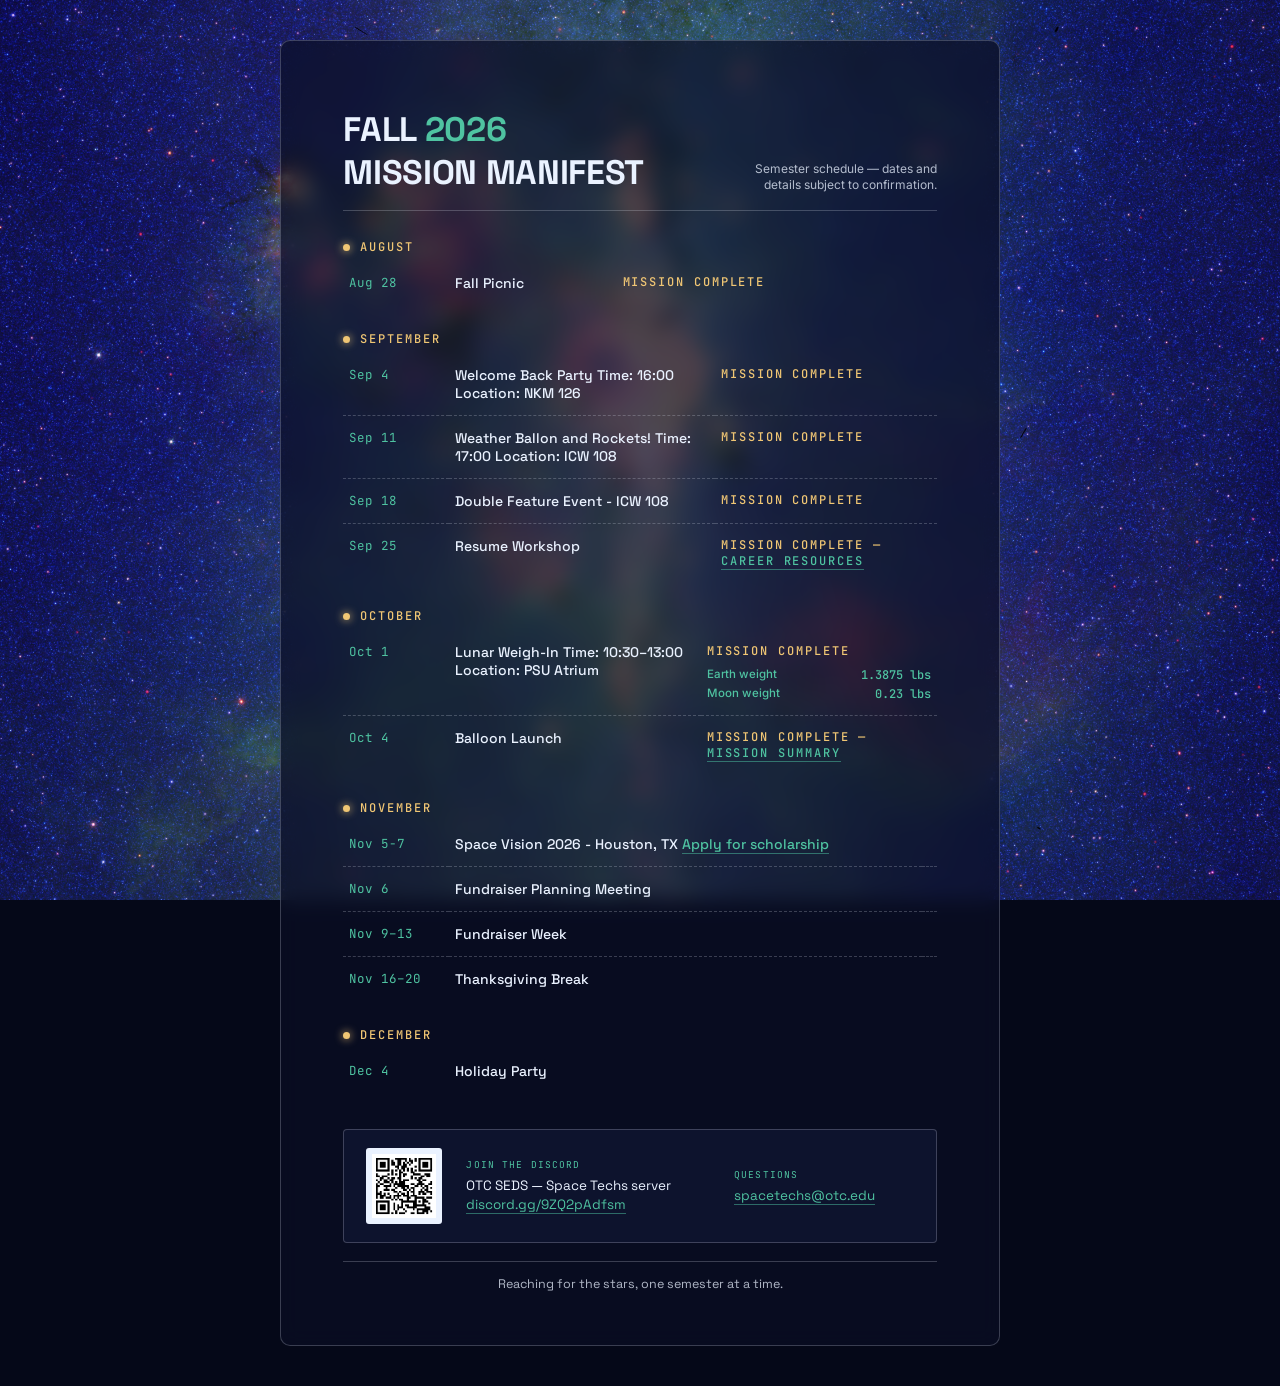
==== commit 280c079d: "Update fall schedule and stop tracking .DS_Store Remove October fundraiser and Halloween party, add " ====
--- a/index.html
+++ b/index.html
@@ -6,273 +6,7 @@
 <title>Space Techs — Fall 2026 Schedule</title>
 <link rel="preconnect" href="https://fonts.googleapis.com">
 <link href="https://fonts.googleapis.com/css2?family=Space+Grotesk:wght@400;500;600;700&family=Inter:wght@400;500;600&family=JetBrains+Mono:wght@400;500;600&display=swap" rel="stylesheet">
-<style>
-  :root{
-    --navy-deep:   #12183a;
-    --teal:        #4FC3A1;
-    --gold:        #F0C674;
-    --starlight:   #EAF2FF;
-    --glass:       rgba(20, 27, 58, 0.5);
-    --hair:        rgba(234, 242, 255, 0.22);
-  }
-
-  * { margin:0; padding:0; box-sizing:border-box; }
-
-  .sr-only{
-    position:absolute;
-    width:1px; height:1px;
-    padding:0; margin:-1px;
-    overflow:hidden;
-    clip:rect(0,0,0,0);
-    white-space:nowrap;
-    border:0;
-  }
-
-  a:focus-visible,
-  button:focus-visible{
-    outline:2px solid var(--gold);
-    outline-offset:2px;
-    border-radius:2px;
-  }
-
-  @media (prefers-contrast: more){
-    :root{
-      --hair: rgba(234, 242, 255, 0.6);
-    }
-    .page{
-      background:#0a0e24;
-      backdrop-filter:none;
-    }
-    .manifest-note, footer .tagline{
-      color:var(--starlight);
-    }
-    a{
-      text-decoration:underline;
-    }
-  }
-
-  @media (prefers-reduced-transparency: reduce){
-    .page{
-      background:#0a0e24;
-      backdrop-filter:none;
-    }
-  }
-
-  html, body{
-    min-height:100%;
-  }
-
-  body{
-    font-family:'Inter', sans-serif;
-    color:var(--starlight);
-    background:#050818;
-    display:flex;
-    justify-content:center;
-    padding:40px 18px;
-  }
-
-  /* ---------- nebula backdrop ---------- */
-  .backdrop{
-    position:fixed;
-    inset:0;
-    z-index:0;
-    overflow:hidden;
-    background:var(--navy-deep);
-  }
-  .backdrop img{
-    position:absolute;
-    top:50%; left:50%;
-    height:100vw;
-    width:auto;
-    max-width:none;
-    transform:translate(-50%, -50%) rotate(90deg);
-  }
-
-  .page{
-    position:relative;
-    z-index:10;
-    width:100%;
-    max-width:720px;
-    background:rgba(10,14,36,0.72);
-    backdrop-filter:blur(10px);
-    border:1px solid var(--hair);
-    border-radius:10px;
-    padding:0.7in 0.65in 0.55in;
-  }
-
-  header{
-    display:flex;
-    justify-content:space-between;
-    align-items:flex-end;
-    flex-wrap:wrap;
-    gap:12px;
-    border-bottom:1px solid var(--hair);
-    padding-bottom:16px; margin-bottom:22px;
-  }
-
-  h1{
-    font-family:'Space Grotesk', sans-serif;
-    font-weight:700;
-    font-size:34px;
-    letter-spacing:-0.01em;
-  }
-  h1 .accent{ color:var(--teal); }
-
-  .manifest-note{
-    font-size:12px;
-    color:rgba(234,242,255,0.75);
-    max-width:2.3in;
-    text-align:right;
-    line-height:1.4;
-  }
-
-  .manifest{
-    display:flex;
-    flex-direction:column;
-    gap:26px;
-    padding:6px 0 10px;
-  }
-
-  .month-label{
-    display:flex;
-    align-items:center;
-    gap:10px;
-    margin-bottom:6px;
-  }
-  .month-label .dot{
-    width:7px; height:7px; border-radius:50%;
-    background:var(--gold);
-    box-shadow:0 0 8px var(--gold);
-  }
-  .name{
-    font-family:'JetBrains Mono', monospace;
-    font-weight:500;
-    font-size:12px;
-    letter-spacing:0.16em;
-    text-transform:uppercase;
-    color:var(--gold);
-  }
-
-  /* small readout under a status label, e.g. event results */
-  .stats{
-    margin-top:8px;
-    display:grid;
-    gap:3px;
-    text-transform:none;
-    letter-spacing:0;
-  }
-  .stats div{
-    display:flex;
-    justify-content:space-between;
-    gap:14px;
-  }
-  .stats dt{
-    font-family:'Inter', sans-serif;
-    font-size:11.5px;
-    color:var(--teal);
-  }
-  .stats dd{
-    font-family:'JetBrains Mono', monospace;
-    font-size:12px;
-    color:var(--teal);
-    white-space:nowrap;
-  }
-
-  table.rows{
-    width:100%;
-    border-collapse:collapse;
-  }
-  table.rows tr{
-    border-bottom:1px dashed var(--hair);
-  }
-  table.rows tr:last-child{ border-bottom:none; }
-
-  table.rows td{
-    padding:13px 6px;
-    vertical-align:top;
-  }
-
-  td.date{
-    width:1.1in;
-    font-family:'JetBrains Mono', monospace;
-    font-size:12.5px;
-    color:var(--teal);
-    white-space:nowrap;
-  }
-  td.event{
-    font-family:'Space Grotesk', sans-serif;
-    font-weight:500;
-    font-size:14px;
-    color:var(--starlight);
-  }
-
-  .standing-info{
-    display:flex;
-    align-items:center;
-    gap:24px;
-    flex-wrap:wrap;
-    margin-top:26px;
-    padding:18px 22px;
-    background:var(--glass);
-    border:1px solid var(--hair);
-    border-radius:4px;
-  }
-  .standing-info .qr-col{
-    flex:0 0 auto;
-    background:var(--starlight);
-    padding:6px;
-    border-radius:3px;
-    line-height:0;
-  }
-  .standing-info .qr-col img{
-    width:64px; height:64px; display:block;
-  }
-  .standing-info .standing-col{ flex:1 1 auto; }
-  .standing-info .label{
-    font-family:'JetBrains Mono', monospace;
-    font-size:9.5px;
-    letter-spacing:0.12em;
-    text-transform:uppercase;
-    color:var(--teal);
-    margin-bottom:6px;
-  }
-  .standing-info .value{
-    font-family:'Space Grotesk', sans-serif;
-    font-size:13.5px;
-    color:var(--starlight);
-    line-height:1.35;
-  }
-  a{
-    color:var(--teal);
-    text-decoration:none;
-    border-bottom:1px solid rgba(79,195,161,0.5);
-  }
-  a:hover{
-    border-bottom-color:var(--teal);
-  }
-
-  footer{
-    margin-top:18px;
-    padding-top:14px;
-    border-top:1px solid var(--hair);
-    display:flex;
-    justify-content:center;
-    align-items:center;
-    text-align:center;
-  }
-  footer .tagline{
-    font-family:'Space Grotesk', sans-serif;
-    font-size:12.5px;
-    color:rgba(234,242,255,0.75);
-  }
-
-  @media (max-width:520px){
-    .page{ padding:0.5in 0.4in 0.4in; }
-    h1{ font-size:26px; }
-    header{ flex-direction:column; align-items:flex-start; }
-    .manifest-note{ text-align:left; max-width:none; }
-  }
-</style>
+<link rel="stylesheet" href="css/styles.css">
 </head>
 <body>
 
@@ -343,8 +77,6 @@
             </dl>
           </td></tr>
           <tr><td class="date">Oct 4</td><td class="event">Balloon Launch</td><td class="name">mission complete &mdash; <a href="weather_balloon.html">Mission Summary</a></td></tr>
-          <tr><td class="date">Oct 23</td><td class="event">Fundraiser</td><td></td></tr>
-          <tr><td class="date">Oct 30</td><td class="event">Halloween Party</td><td></td></tr>
         </tbody>
       </table>
     </div>
@@ -362,8 +94,8 @@
         </thead>
         <tbody>
           <tr><td class="date">Nov 5-7</td><td class="event">Space Vision 2026 - Houston, TX <a href="https://sedsusa.typeform.com/to/e5uUiktS" target="_blank" rel="noopener noreferrer">Apply for scholarship<span class="sr-only"> (opens in new tab)</span></a></td><td></td></tr>
-          <tr><td class="date">Nov 6</td><td class="event">Movie Night - Independence Day</td><td></td></tr>
-          <tr><td class="date">Nov 13</td><td class="event">Rocketry Certification Meeting</td><td></td></tr>
+          <tr><td class="date">Nov 6</td><td class="event">Fundraiser Planning Meeting</td><td></td></tr>
+          <tr><td class="date">Nov 9&ndash;13</td><td class="event">Fundraiser Week</td><td></td></tr>
           <tr><td class="date">Nov 16&ndash;20</td><td class="event">Thanksgiving Break</td><td></td></tr>
         </tbody>
       </table>
@@ -381,7 +113,7 @@
           </tr>
         </thead>
         <tbody>
-          <tr><td class="date">Dec 4</td><td class="event">Final Meeting</td><td></td></tr>
+          <tr><td class="date">Dec 4</td><td class="event">Holiday Party</td><td></td></tr>
         </tbody>
       </table>
     </div>
--- a/css/styles.css
+++ b/css/styles.css
@@ -0,0 +1,1132 @@
+/* =========================================================
+   Space Techs — shared stylesheet for every page
+   ========================================================= */
+
+/* ---------- colors ---------- */
+:root {
+  --navy-deep: #12183a;
+  --teal: #4fc3a1;
+  --gold: #f0c674;
+  --coral: #e8896b;
+  --starlight: #eaf2ff;
+  --dim: rgba(234, 242, 255, 0.65);
+  --glass: rgba(20, 27, 58, 0.5);
+  --hair: rgba(234, 242, 255, 0.22);
+}
+
+/* ---------- base ---------- */
+* {
+  margin: 0;
+  padding: 0;
+  box-sizing: border-box;
+}
+
+html,
+body {
+  min-height: 100%;
+}
+
+body {
+  font-family: "Inter", sans-serif;
+  color: var(--starlight);
+  background: #050818;
+  display: flex;
+  justify-content: center;
+  padding: 40px 18px;
+}
+
+a {
+  color: var(--teal);
+  text-decoration: none;
+  border-bottom: 1px solid rgba(79, 195, 161, 0.5);
+}
+a:hover {
+  border-bottom-color: var(--teal);
+}
+
+a:focus-visible,
+button:focus-visible {
+  outline: 2px solid var(--gold);
+  outline-offset: 2px;
+  border-radius: 2px;
+}
+
+.sr-only {
+  position: absolute;
+  width: 1px;
+  height: 1px;
+  padding: 0;
+  margin: -1px;
+  overflow: hidden;
+  clip: rect(0, 0, 0, 0);
+  white-space: nowrap;
+  border: 0;
+}
+
+/* ---------- nebula backdrop ---------- */
+.backdrop {
+  position: fixed;
+  inset: 0;
+  z-index: 0;
+  overflow: hidden;
+  background: var(--navy-deep);
+}
+.backdrop img {
+  position: absolute;
+  top: 50%;
+  left: 50%;
+  height: 100vw;
+  width: auto;
+  max-width: none;
+  transform: translate(-50%, -50%) rotate(90deg);
+}
+
+/* ---------- page frame ---------- */
+.page {
+  position: relative;
+  z-index: 10;
+  width: 100%;
+  max-width: 720px;
+  background: rgba(10, 14, 36, 0.72);
+  backdrop-filter: blur(10px);
+  border: 1px solid var(--hair);
+  border-radius: 10px;
+  padding: 0.7in 0.65in 0.55in;
+}
+.page.wide {
+  max-width: 960px; /* flight data page needs room for charts */
+}
+
+.back-link {
+  display: inline-block;
+  margin-bottom: 18px;
+  font-family: "JetBrains Mono", monospace;
+  font-size: 11.5px;
+  letter-spacing: 0.06em;
+}
+
+header {
+  display: flex;
+  justify-content: space-between;
+  align-items: flex-end;
+  flex-wrap: wrap;
+  gap: 12px;
+  border-bottom: 1px solid var(--hair);
+  padding-bottom: 16px;
+  margin-bottom: 22px;
+}
+
+h1 {
+  font-family: "Space Grotesk", sans-serif;
+  font-weight: 700;
+  font-size: 34px;
+  letter-spacing: -0.01em;
+}
+h1 .accent {
+  color: var(--teal);
+}
+
+.manifest-note {
+  font-size: 12px;
+  color: rgba(234, 242, 255, 0.75);
+  max-width: 2.3in;
+  text-align: right;
+  line-height: 1.4;
+}
+.page.wide .manifest-note {
+  max-width: 3.4in;
+}
+
+footer {
+  margin-top: 18px;
+  padding-top: 14px;
+  border-top: 1px solid var(--hair);
+  display: flex;
+  justify-content: center;
+  align-items: center;
+  text-align: center;
+}
+footer .tagline {
+  font-family: "Space Grotesk", sans-serif;
+  font-size: 12.5px;
+  color: rgba(234, 242, 255, 0.75);
+}
+
+/* ---------- sections + headings ---------- */
+.manifest {
+  display: flex;
+  flex-direction: column;
+  gap: 26px;
+  padding: 6px 0 10px;
+}
+
+/* flight data page stacks sections directly in <main> */
+main > .section-block + .section-block {
+  margin-top: 32px;
+}
+
+.month-label,
+.section-label {
+  display: flex;
+  align-items: center;
+  gap: 10px;
+  margin-bottom: 6px;
+}
+.month-label .dot,
+.section-label .dot {
+  width: 7px;
+  height: 7px;
+  border-radius: 50%;
+  background: var(--gold);
+  box-shadow: 0 0 8px var(--gold);
+}
+.section-label .dot.teal {
+  background: var(--teal);
+  box-shadow: 0 0 8px var(--teal);
+}
+.section-label .dot.coral {
+  background: var(--coral);
+  box-shadow: 0 0 8px var(--coral);
+}
+.name {
+  font-family: "JetBrains Mono", monospace;
+  font-weight: 500;
+  font-size: 12px;
+  letter-spacing: 0.16em;
+  text-transform: uppercase;
+  color: var(--gold);
+}
+
+/* ---------- row tables (schedule, resources, parts, tasks) ---------- */
+table.rows {
+  width: 100%;
+  border-collapse: collapse;
+}
+table.rows tr {
+  border-bottom: 1px dashed var(--hair);
+}
+table.rows tr:last-child {
+  border-bottom: none;
+}
+table.rows td {
+  padding: 13px 6px;
+  vertical-align: top;
+}
+
+/* schedule (index) */
+td.date {
+  width: 1.1in;
+  font-family: "JetBrains Mono", monospace;
+  font-size: 12.5px;
+  color: var(--teal);
+  white-space: nowrap;
+}
+td.event {
+  font-family: "Space Grotesk", sans-serif;
+  font-weight: 500;
+  font-size: 14px;
+  color: var(--starlight);
+}
+
+/* small readout under a status label, e.g. event results */
+.stats {
+  margin-top: 8px;
+  display: grid;
+  gap: 3px;
+  text-transform: none;
+  letter-spacing: 0;
+}
+.stats div {
+  display: flex;
+  justify-content: space-between;
+  gap: 14px;
+}
+.stats dt {
+  font-family: "Inter", sans-serif;
+  font-size: 11.5px;
+  color: var(--teal);
+}
+.stats dd {
+  font-family: "JetBrains Mono", monospace;
+  font-size: 12px;
+  color: var(--teal);
+  white-space: nowrap;
+}
+
+/* career resources */
+td.file {
+  font-family: "Space Grotesk", sans-serif;
+  font-weight: 500;
+  font-size: 14px;
+  color: var(--starlight);
+}
+td.type {
+  width: 0.7in;
+  font-family: "JetBrains Mono", monospace;
+  font-size: 10.5px;
+  letter-spacing: 0.08em;
+  text-transform: uppercase;
+  color: var(--teal);
+  white-space: nowrap;
+}
+td.note {
+  font-size: 12.5px;
+  color: rgba(234, 242, 255, 0.75);
+}
+
+/* weather balloon: parts + tasks */
+td.item {
+  font-family: "Space Grotesk", sans-serif;
+  font-weight: 500;
+  font-size: 14px;
+  color: var(--starlight);
+}
+td.qty {
+  width: 0.6in;
+  font-family: "JetBrains Mono", monospace;
+  font-size: 12.5px;
+  color: var(--teal);
+  white-space: nowrap;
+}
+td.tag {
+  width: 1.3in;
+  font-family: "JetBrains Mono", monospace;
+  font-size: 11px;
+  letter-spacing: 0.08em;
+  text-transform: uppercase;
+  white-space: nowrap;
+}
+td.tag.acquired {
+  color: var(--teal);
+}
+td.tag.ordered {
+  color: var(--gold);
+}
+td.tag.not-ordered {
+  color: var(--coral);
+}
+td.tag.researching {
+  color: var(--gold);
+}
+td.tag.not-using {
+  color: var(--coral);
+}
+td.weight {
+  width: 0.75in;
+  font-family: "JetBrains Mono", monospace;
+  font-size: 11.5px;
+  color: rgba(234, 242, 255, 0.68);
+  white-space: nowrap;
+}
+td.notes {
+  font-size: 12.5px;
+  color: rgba(234, 242, 255, 0.75);
+}
+
+tr.total-row {
+  border-top: 1px solid var(--hair);
+  border-bottom: none;
+}
+tr.total-row td.item {
+  font-family: "JetBrains Mono", monospace;
+  font-size: 11px;
+  letter-spacing: 0.08em;
+  text-transform: uppercase;
+  color: var(--teal);
+}
+tr.total-row td.weight {
+  color: var(--teal);
+  font-weight: 600;
+}
+tr.total-row td.notes {
+  font-size: 11.5px;
+  font-style: italic;
+}
+tr.total-row td.item.bought {
+  color: var(--teal);
+}
+tr.total-row td.item.pending {
+  color: var(--coral);
+}
+tr.total-row td.item.grand {
+  color: var(--gold);
+}
+tr.total-row td.weight.bought {
+  color: var(--teal);
+}
+tr.total-row td.weight.pending {
+  color: var(--coral);
+}
+tr.total-row td.weight.grand {
+  color: var(--gold);
+  font-weight: 700;
+}
+
+/* checklist rows for tasks / todo */
+td.check {
+  width: 0.4in;
+  font-size: 15px;
+  text-align: center;
+}
+tr.done td.item {
+  color: rgba(234, 242, 255, 0.7);
+  text-decoration: line-through;
+}
+
+.empty-row td {
+  font-size: 12.5px;
+  color: rgba(234, 242, 255, 0.65);
+  font-style: italic;
+  padding: 13px 6px;
+}
+
+/* ---------- Discord / contact box ---------- */
+.standing-info {
+  display: flex;
+  align-items: center;
+  gap: 24px;
+  flex-wrap: wrap;
+  margin-top: 26px;
+  padding: 18px 22px;
+  background: var(--glass);
+  border: 1px solid var(--hair);
+  border-radius: 4px;
+}
+.standing-info .qr-col {
+  flex: 0 0 auto;
+  background: var(--starlight);
+  padding: 6px;
+  border-radius: 3px;
+  line-height: 0;
+}
+.standing-info .qr-col img {
+  width: 64px;
+  height: 64px;
+  display: block;
+}
+.standing-info .standing-col {
+  flex: 1 1 auto;
+}
+.standing-info .label {
+  font-family: "JetBrains Mono", monospace;
+  font-size: 9.5px;
+  letter-spacing: 0.12em;
+  text-transform: uppercase;
+  color: var(--teal);
+  margin-bottom: 6px;
+}
+.standing-info .value {
+  font-family: "Space Grotesk", sans-serif;
+  font-size: 13.5px;
+  color: var(--starlight);
+  line-height: 1.35;
+}
+
+/* ---------- countdown / status banner (weather balloon) ---------- */
+.countdown {
+  display: flex;
+  flex-direction: column;
+  align-items: center;
+  gap: 12px;
+  text-align: center;
+  padding: 22px 20px 24px;
+  margin-bottom: 28px;
+  background: var(--glass);
+  border: 1px solid var(--hair);
+  border-radius: 6px;
+}
+.countdown .label {
+  font-family: "JetBrains Mono", monospace;
+  font-size: 10.5px;
+  letter-spacing: 0.16em;
+  text-transform: uppercase;
+  color: var(--gold);
+}
+.countdown .clock {
+  display: flex;
+  gap: 22px;
+}
+.countdown .unit {
+  display: flex;
+  flex-direction: column;
+  align-items: center;
+  gap: 4px;
+  min-width: 52px;
+}
+.countdown .unit .num {
+  font-family: "JetBrains Mono", monospace;
+  font-weight: 600;
+  font-size: 30px;
+  color: var(--starlight);
+  line-height: 1;
+}
+.countdown .unit .unit-label {
+  font-family: "JetBrains Mono", monospace;
+  font-size: 9.5px;
+  letter-spacing: 0.1em;
+  text-transform: uppercase;
+  color: rgba(234, 242, 255, 0.65);
+}
+.countdown .target-date {
+  font-size: 12px;
+  color: rgba(234, 242, 255, 0.75);
+  max-width: 46ch;
+  line-height: 1.5;
+}
+.countdown .banner-headline {
+  font-family: "Space Grotesk", sans-serif;
+  font-weight: 700;
+  font-size: 28px;
+  letter-spacing: -0.01em;
+  color: var(--starlight);
+}
+.countdown .banner-headline .accent {
+  color: var(--teal);
+}
+
+/* =========================================================
+   Flight data page
+   ========================================================= */
+
+/* ---------- flight record cards ---------- */
+.cards {
+  display: grid;
+  grid-template-columns: repeat(auto-fit, minmax(200px, 1fr));
+  gap: 12px;
+  margin-top: 10px;
+}
+.card {
+  display: flex;
+  flex-direction: column;
+  gap: 4px;
+  text-align: left;
+  padding: 14px 16px;
+  background: var(--glass);
+  border: 1px solid var(--hair);
+  border-radius: 6px;
+  color: var(--starlight);
+  font: inherit;
+  cursor: pointer;
+}
+.card:hover {
+  border-color: var(--teal);
+}
+.card-label {
+  font-family: "JetBrains Mono", monospace;
+  font-size: 10.5px;
+  letter-spacing: 0.12em;
+  text-transform: uppercase;
+  color: var(--gold);
+}
+.card-value {
+  font-family: "Space Grotesk", sans-serif;
+  font-size: 26px;
+  font-weight: 600;
+}
+.card-value small {
+  font-size: 13px;
+  color: var(--dim);
+}
+.card-alt,
+.card-time {
+  font-family: "JetBrains Mono", monospace;
+  font-size: 11px;
+  color: var(--dim);
+}
+
+/* ---------- charts ---------- */
+.charts {
+  display: grid;
+  grid-template-columns: repeat(auto-fit, minmax(min(380px, 100%), 1fr));
+  gap: 16px;
+  margin-top: 10px;
+}
+.chart {
+  padding: 14px 16px 10px;
+  background: var(--glass);
+  border: 1px solid var(--hair);
+  border-radius: 6px;
+}
+.chart h3 {
+  font-family: "Space Grotesk", sans-serif;
+  font-size: 15px;
+  font-weight: 600;
+  margin-bottom: 12px;
+}
+.chart h3 small {
+  font-family: "JetBrains Mono", monospace;
+  font-size: 11px;
+  font-weight: 400;
+  color: var(--dim);
+}
+
+.plot {
+  position: relative;
+  height: 160px;
+  margin-left: 52px; /* room for the y-axis numbers */
+  cursor: crosshair;
+}
+.plot svg {
+  position: absolute;
+  inset: 0;
+  width: 100%;
+  height: 100%;
+  overflow: visible;
+}
+.chart.wide {
+  grid-column: 1 / -1; /* spans both columns */
+}
+.chart.wide .plot {
+  height: 220px;
+}
+.plot .line {
+  fill: none;
+  stroke: var(--teal);
+  stroke-width: 2;
+  stroke-linejoin: round;
+  vector-effect: non-scaling-stroke;
+}
+.plot .line.ahead {
+  opacity: 0.35; /* the part playback hasn't reached yet */
+}
+.plot .raw {
+  fill: none;
+  stroke: var(--teal);
+  stroke-width: 1;
+  opacity: 0.25;
+  vector-effect: non-scaling-stroke;
+}
+.plot .grid {
+  stroke: rgba(234, 242, 255, 0.12);
+  vector-effect: non-scaling-stroke;
+}
+
+/* shaded descent, from burst to landing */
+.phase-band {
+  position: absolute;
+  top: 0;
+  bottom: 0;
+  background: rgba(232, 137, 107, 0.07);
+  border-left: 1px dashed rgba(232, 137, 107, 0.6);
+}
+.phase-tag {
+  position: absolute;
+  top: 4px;
+  margin-left: 6px;
+  font-family: "JetBrains Mono", monospace;
+  font-size: 9.5px;
+  letter-spacing: 0.14em;
+  text-transform: uppercase;
+  color: var(--dim);
+  pointer-events: none;
+}
+
+/* the record (max/min) point on each chart */
+.ex-dot {
+  position: absolute;
+  width: 7px;
+  height: 7px;
+  border-radius: 50%;
+  background: var(--starlight);
+  box-shadow: 0 0 0 2px #0a0e24;
+  transform: translate(-50%, -50%);
+  pointer-events: none;
+}
+.ex-label,
+.tooltip {
+  position: absolute;
+  padding: 2px 5px;
+  background: rgba(10, 14, 36, 0.85);
+  border-radius: 3px;
+  font-family: "JetBrains Mono", monospace;
+  font-size: 10.5px;
+  color: var(--starlight);
+  white-space: nowrap;
+  pointer-events: none;
+}
+.ex-label {
+  transform: translate(8px, -130%);
+}
+.ex-label.flip-x {
+  transform: translate(calc(-100% - 8px), -130%);
+}
+.ex-label.below {
+  transform: translate(8px, 100%); /* clears the phase tag at the top */
+}
+.ex-label.flip-x.below {
+  transform: translate(calc(-100% - 8px), 100%);
+}
+
+/* hover crosshair + tooltip */
+.hover {
+  position: absolute;
+  top: 0;
+  bottom: 0;
+  border-left: 1px solid rgba(234, 242, 255, 0.5);
+  pointer-events: none;
+  display: none;
+}
+.tooltip {
+  top: 22px;
+  transform: translateX(8px);
+  border: 1px solid var(--hair);
+}
+.tooltip.flip-x {
+  transform: translateX(calc(-100% - 8px));
+}
+
+.y-label,
+.x-axis span {
+  position: absolute;
+  font-family: "JetBrains Mono", monospace;
+  font-size: 10.5px;
+  color: var(--dim);
+  white-space: nowrap;
+}
+.y-label {
+  right: calc(100% + 8px); /* sits just left of the plot */
+  transform: translateY(-50%);
+}
+.x-axis {
+  position: relative;
+  height: 16px;
+  margin: 6px 0 0 52px; /* lines up with .plot */
+}
+.x-axis span {
+  transform: translateX(-50%);
+}
+
+/* ---------- playback ---------- */
+.playback {
+  display: grid;
+  grid-template-columns: 170px 1fr; /* altitude column | everything else */
+  gap: 22px;
+  margin-top: 10px;
+  padding: 18px;
+  background: var(--glass);
+  border: 1px solid var(--hair);
+  border-radius: 6px;
+}
+.playback-main {
+  display: flex;
+  flex-direction: column;
+  gap: 16px;
+  min-width: 0;
+}
+.timeline .clock {
+  font-family: "JetBrains Mono", monospace;
+  font-size: 22px;
+  font-weight: 600;
+}
+.timeline input {
+  width: 100%;
+  accent-color: var(--teal); /* colors the browser's built-in slider */
+  cursor: pointer;
+}
+.timeline-ends {
+  display: flex;
+  justify-content: space-between;
+  font-family: "JetBrains Mono", monospace;
+  font-size: 10.5px;
+  color: var(--dim);
+}
+
+.readouts {
+  display: grid;
+  grid-template-columns: repeat(3, 1fr);
+  gap: 10px;
+}
+.readout {
+  display: flex;
+  flex-direction: column;
+  gap: 2px;
+  padding: 10px 12px;
+  border: 1px solid var(--hair);
+  border-radius: 4px;
+}
+.readout-label {
+  font-family: "JetBrains Mono", monospace;
+  font-size: 10px;
+  letter-spacing: 0.12em;
+  text-transform: uppercase;
+  color: var(--dim);
+}
+.readout-value {
+  font-family: "JetBrains Mono", monospace;
+  font-size: 18px;
+  font-weight: 600;
+}
+.readout-value small {
+  font-size: 11px;
+  font-weight: 400;
+  color: var(--dim);
+}
+
+.controls {
+  display: flex;
+  align-items: center;
+  flex-wrap: wrap;
+  gap: 14px;
+  font-family: "JetBrains Mono", monospace;
+  font-size: 11px;
+}
+.play-btn {
+  min-width: 90px;
+  padding: 8px 18px;
+  background: var(--teal);
+  color: #0a0e24;
+  border: none;
+  border-radius: 4px;
+  font: inherit;
+  font-weight: 600;
+  letter-spacing: 0.1em;
+  text-transform: uppercase;
+  cursor: pointer;
+}
+.controls label {
+  display: flex;
+  align-items: center;
+  gap: 6px;
+  color: var(--dim);
+}
+.controls select {
+  padding: 4px 6px;
+  background: var(--navy-deep);
+  color: var(--starlight);
+  border: 1px solid var(--hair);
+  border-radius: 4px;
+  font: inherit;
+}
+.phase {
+  margin-left: auto; /* pushes it to the right end of the row */
+  letter-spacing: 0.12em;
+  text-transform: uppercase;
+  color: var(--teal);
+}
+
+/* the gold line that follows playback across every chart */
+.cursor {
+  position: absolute;
+  top: 0;
+  bottom: 0;
+  border-left: 1px solid var(--gold);
+  pointer-events: none;
+}
+.cursor-dot {
+  position: absolute;
+  left: 0;
+  width: 8px;
+  height: 8px;
+  border-radius: 50%;
+  background: var(--gold);
+  box-shadow: 0 0 0 2px #0a0e24; /* dark ring so it stands out from the line */
+  transform: translate(-50%, -50%);
+}
+
+/* ---------- altitude column ---------- */
+.alt-column svg {
+  display: block;
+  width: 100%;
+  height: auto;
+}
+.alt-column .ground {
+  stroke: var(--hair);
+}
+.alt-column .event-line {
+  stroke: var(--coral);
+  stroke-dasharray: 3 3;
+  opacity: 0.7;
+}
+.alt-column text {
+  font-family: "JetBrains Mono", monospace;
+  font-size: 8.5px;
+  fill: var(--dim);
+}
+.alt-column .trail-ahead,
+.alt-column .trail {
+  fill: none;
+  stroke-dasharray: 3 3;
+  stroke-width: 1.5;
+}
+.alt-column .trail-ahead {
+  stroke: rgba(234, 242, 255, 0.18);
+}
+.alt-column .trail {
+  stroke: #b48ce6;
+}
+.alt-column .event-dot {
+  fill: var(--starlight);
+  stroke: #0a0e24;
+  stroke-width: 1.5;
+  opacity: 0.55;
+}
+.alt-column .event-dot.active {
+  fill: var(--gold);
+  opacity: 1;
+}
+
+/* ---------- flight events ---------- */
+.latest-event {
+  min-height: 3.4em;
+  padding: 8px 12px;
+  border-left: 2px solid var(--gold);
+  background: rgba(240, 198, 116, 0.06);
+  font-size: 13px;
+  line-height: 1.45;
+  color: rgba(234, 242, 255, 0.85);
+}
+.latest-event strong {
+  font-family: "JetBrains Mono", monospace;
+  font-size: 11px;
+  font-weight: 600;
+  letter-spacing: 0.12em;
+  text-transform: uppercase;
+  color: var(--gold);
+}
+
+.events {
+  list-style: none;
+  margin-top: 10px;
+  background: var(--glass);
+  border: 1px solid var(--hair);
+  border-radius: 6px;
+  overflow: hidden;
+}
+.events li + li {
+  border-top: 1px dashed var(--hair);
+}
+.events .event {
+  display: grid;
+  grid-template-columns: 84px 170px 1fr;
+  gap: 14px;
+  align-items: baseline;
+  width: 100%;
+  padding: 11px 16px;
+  background: none;
+  border: none;
+  color: inherit;
+  font: inherit;
+  text-align: left;
+  cursor: pointer;
+}
+.events .event:hover {
+  background: rgba(79, 195, 161, 0.08);
+}
+.events .event.active {
+  background: rgba(240, 198, 116, 0.1);
+  box-shadow: inset 2px 0 0 var(--gold);
+}
+.event-time {
+  font-family: "JetBrains Mono", monospace;
+  font-size: 11.5px;
+  color: var(--dim);
+}
+.events .event.active .event-time {
+  color: var(--gold);
+}
+.event-title {
+  font-family: "Space Grotesk", sans-serif;
+  font-size: 14px;
+  font-weight: 600;
+}
+.event-detail {
+  font-size: 12.5px;
+  line-height: 1.45;
+  color: rgba(234, 242, 255, 0.78);
+}
+
+/* ---------- raw data ---------- */
+.raw-data {
+  margin-top: 10px;
+  padding: 18px;
+  background: var(--glass);
+  border: 1px solid var(--hair);
+  border-radius: 6px;
+  font-size: 13px;
+  line-height: 1.55;
+  color: rgba(234, 242, 255, 0.85);
+}
+.raw-data p + p {
+  margin-top: 8px;
+}
+.download {
+  display: inline-block;
+  margin-bottom: 12px;
+  font-family: "JetBrains Mono", monospace;
+  font-size: 13px;
+}
+.raw-data code {
+  font-family: "JetBrains Mono", monospace;
+  font-size: 12px;
+}
+.raw-data details {
+  margin-top: 14px;
+}
+.raw-data summary {
+  cursor: pointer;
+  font-family: "JetBrains Mono", monospace;
+  font-size: 12px;
+  color: var(--teal);
+}
+.table-wrap {
+  max-height: 360px;
+  overflow: auto;
+  margin-top: 10px;
+}
+.data-table {
+  width: 100%;
+  border-collapse: collapse;
+  font-family: "JetBrains Mono", monospace;
+  font-size: 11.5px;
+}
+.data-table th,
+.data-table td {
+  padding: 5px 8px;
+  text-align: right;
+  border-bottom: 1px dashed var(--hair);
+  white-space: nowrap;
+}
+.data-table tbody th {
+  color: var(--teal);
+  font-weight: 500;
+}
+.data-table thead th {
+  position: sticky;
+  top: 0;
+  background: #0f1430;
+  color: var(--gold);
+  font-weight: 500;
+}
+
+/* =========================================================
+   Accessibility preferences
+   (kept after the base rules so they actually override them)
+   ========================================================= */
+@media (prefers-contrast: more) {
+  :root {
+    --dim: var(--starlight);
+    --hair: rgba(234, 242, 255, 0.6);
+  }
+  .page {
+    background: #0a0e24;
+    backdrop-filter: none;
+  }
+  .manifest-note,
+  footer .tagline,
+  .countdown .target-date,
+  td.weight,
+  td.notes,
+  td.note {
+    color: var(--starlight);
+  }
+  a {
+    text-decoration: underline;
+  }
+}
+
+@media (prefers-reduced-transparency: reduce) {
+  .page {
+    background: #0a0e24;
+    backdrop-filter: none;
+  }
+}
+
+/* =========================================================
+   Small screens
+   ========================================================= */
+@media (max-width: 600px) {
+  /* parts tables: stack each row into a small card */
+  table.parts,
+  table.parts thead,
+  table.parts tbody {
+    display: block;
+  }
+  table.parts tr {
+    display: grid;
+    grid-template-columns: auto 1fr auto;
+    column-gap: 10px;
+    row-gap: 4px;
+    padding: 12px 0;
+  }
+  table.parts td {
+    padding: 0;
+    width: auto;
+  }
+  table.parts td.qty {
+    grid-row: 1 / span 3;
+  }
+  table.parts td.weight,
+  table.parts td.notes {
+    grid-column: 2 / 4;
+    white-space: normal;
+  }
+  table.parts tr.total-row {
+    padding: 10px 0;
+  }
+  table.parts tr.total-row td:empty {
+    display: none;
+  }
+  table.parts tr.total-row td.item {
+    grid-column: 1 / 3;
+  }
+  table.parts tr.total-row td.weight {
+    grid-column: 3;
+    text-align: right;
+  }
+  table.parts td.item,
+  table.parts td.notes {
+    overflow-wrap: anywhere;
+  }
+
+  /* flight playback: altitude column stacks on top */
+  .playback {
+    grid-template-columns: 1fr;
+  }
+  .alt-column {
+    max-width: 200px;
+    margin: 0 auto;
+  }
+}
+
+@media (max-width: 520px) {
+  body {
+    padding: 20px 10px;
+  }
+  .page {
+    padding: 28px 16px 22px;
+  }
+  h1 {
+    font-size: 26px;
+  }
+  header {
+    flex-direction: column;
+    align-items: flex-start;
+  }
+  .manifest-note,
+  .page.wide .manifest-note {
+    text-align: left;
+    max-width: none;
+  }
+  .countdown .clock {
+    gap: 12px;
+  }
+  .countdown .unit {
+    min-width: 44px;
+  }
+  .countdown .unit .num {
+    font-size: 24px;
+  }
+  .countdown .banner-headline {
+    font-size: 23px;
+  }
+  .readouts {
+    grid-template-columns: repeat(2, 1fr);
+  }
+  .events .event {
+    grid-template-columns: auto 1fr;
+    row-gap: 4px;
+  }
+  .event-detail {
+    grid-column: 1 / -1;
+  }
+}
